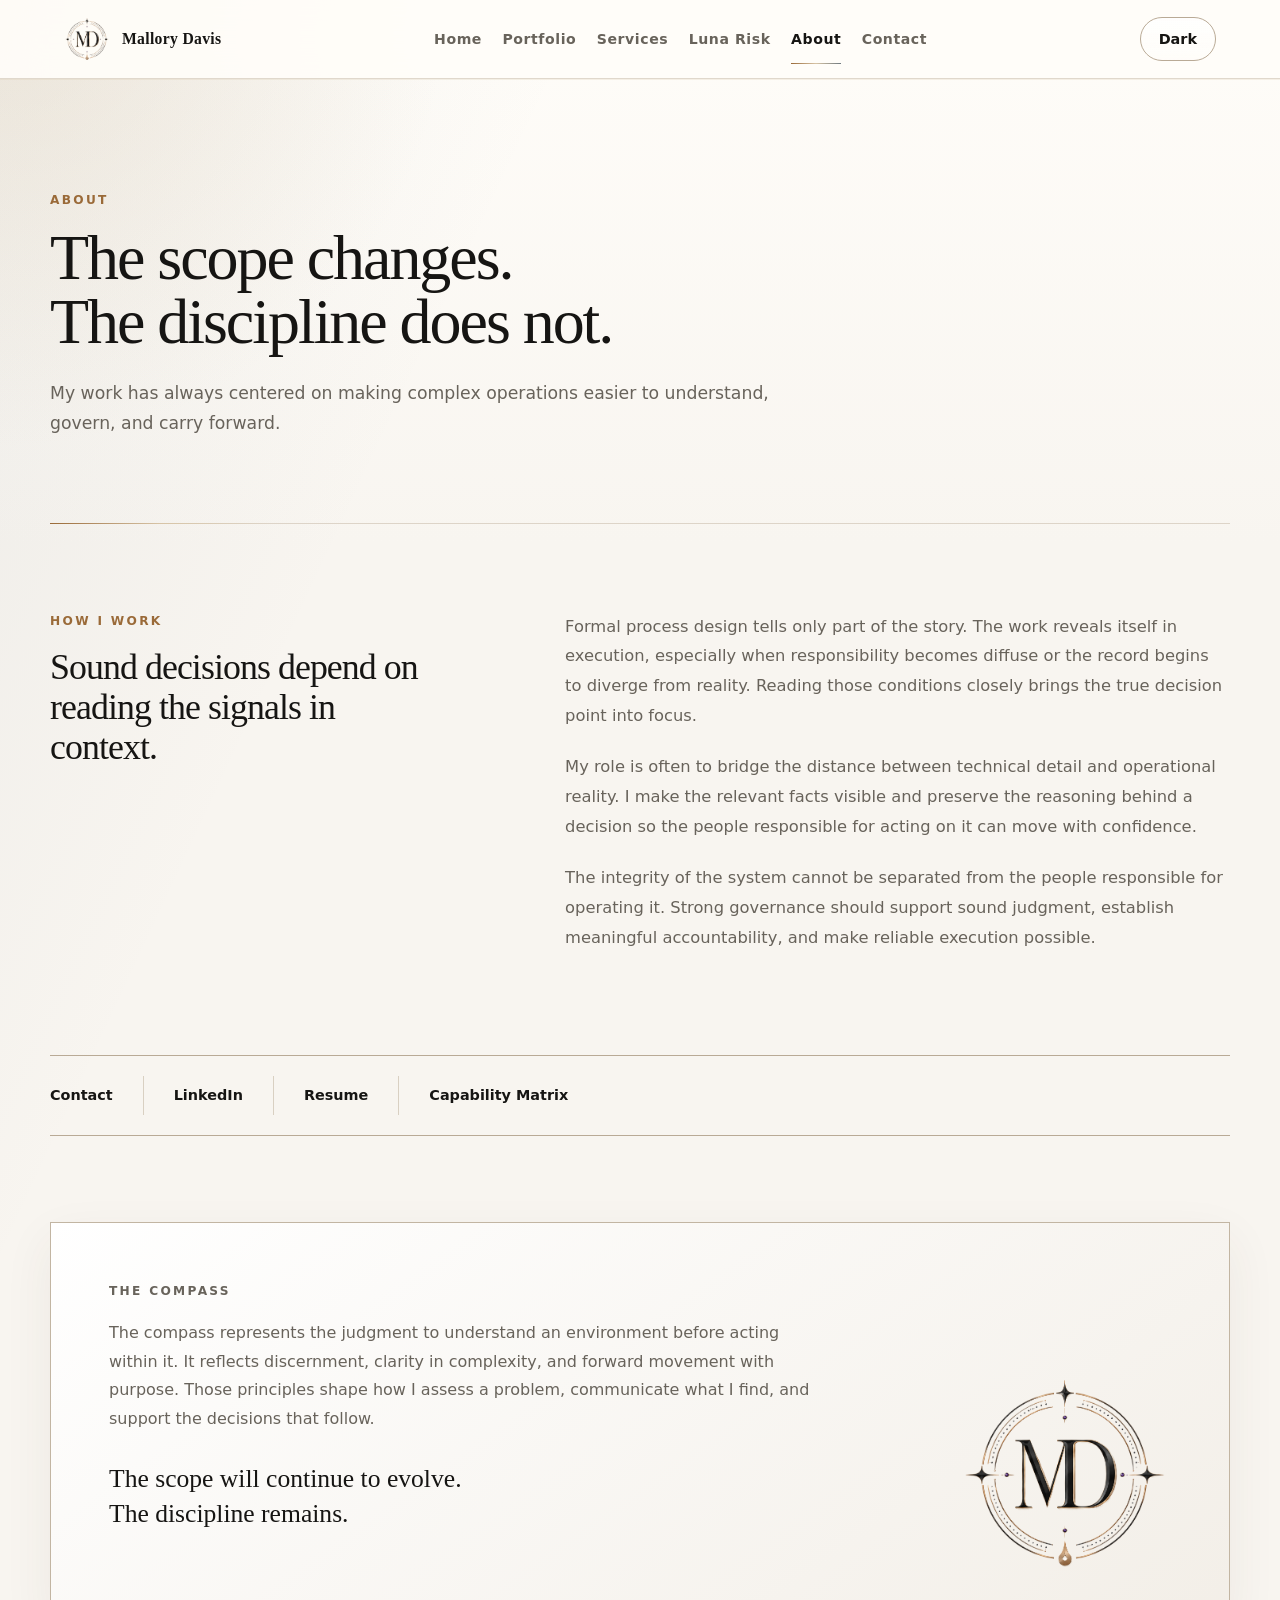
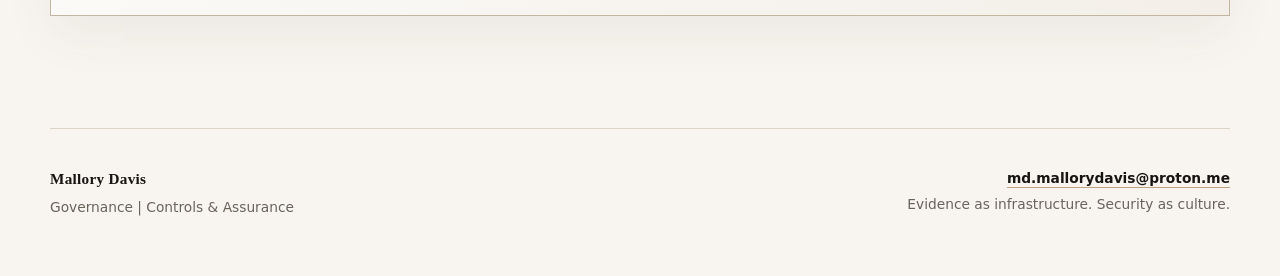
==== about.html @ dc3cd9a6 "Simplify About page layout and compass close" ====
<!DOCTYPE html>
<html lang="en" data-theme="light">
<head>
  <meta charset="UTF-8" />
  <meta name="viewport" content="width=device-width, initial-scale=1.0" />

  <title>About Mallory Davis: Governance | Controls &amp; Assurance</title>
  <meta
    name="description"
    content="Learn how Mallory Davis applies an established operations discipline to governance, compliance, assurance, and technology risk work."
  />
  <meta property="og:title" content="About Mallory Davis: Governance | Controls &amp; Assurance" />
  <meta property="og:description" content="The scope changes. The discipline does not. Learn how Mallory Davis brings an operations foundation to governance work." />
  <meta property="og:type" content="website" />

  <link rel="stylesheet" href="css/styles.css?v=20260904-2" />
</head>

<body>
  <header class="site-header">
    <a class="brand" href="index.html" aria-label="Mallory Davis home">
      <span class="brand-mark">
        <img class="brand-logo brand-logo-light" src="assets/logo/md-light-precision-seal-transparent.png" alt="Mallory Davis MD precision seal." width="46" height="46" />
        <img class="brand-logo brand-logo-dark" src="assets/logo/md-dark-precision-seal.png" alt="Mallory Davis MD precision seal." width="46" height="46" />
      </span>
      <span class="brand-text">Mallory Davis</span>
    </a>

    <nav class="site-nav" aria-label="Main navigation">
      <a href="index.html">Home</a>
      <a href="portfolio.html">Portfolio</a>
      <a href="services.html">Services</a>
      <a href="luna-risk.html">Luna Risk</a>
      <a href="about.html" aria-current="page">About</a>
      <a href="contact.html">Contact</a>
    </nav>

    <button class="theme-toggle" type="button" data-theme-toggle aria-label="Switch color theme">
      Dark
    </button>
  </header>

  <main class="about-page">
    <section class="hero about-hero" aria-labelledby="about-title">
      <div class="hero-content">
        <p class="eyebrow">About</p>
        <h1 class="page-title" id="about-title">The scope changes.<br />The discipline does not.</h1>
        <p class="hero-copy">
          My work has always centered on making complex operations easier to understand, govern, and carry forward.
        </p>
      </div>
    </section>

    <section class="section about-story" aria-labelledby="about-story-title">
      <div class="about-story-heading">
        <p class="kicker">How I Work</p>
        <h2 id="about-story-title">Sound decisions depend on reading the signals in context.</h2>
      </div>

      <div class="about-story-copy">
        <p>Formal process design tells only part of the story. The work reveals itself in execution, especially when responsibility becomes diffuse or the record begins to diverge from reality. Reading those conditions closely brings the true decision point into focus.</p>
        <p>My role is often to bridge the distance between technical detail and operational reality. I make the relevant facts visible and preserve the reasoning behind a decision so the people responsible for acting on it can move with confidence.</p>
        <p>The integrity of the system cannot be separated from the people responsible for operating it. Strong governance should support sound judgment, establish meaningful accountability, and make reliable execution possible.</p>
      </div>
    </section>

    <nav class="about-resource-links" aria-label="Contact and professional materials">
      <a href="contact.html">Contact</a>
      <a href="https://www.linkedin.com/in/mallory--davis" target="_blank" rel="noopener">LinkedIn</a>
      <a href="assets/resume/mallory-davis-technology-risk-grc-resume.pdf" target="_blank" rel="noopener">Resume</a>
      <a href="assets/documents/mallory-davis-capability-matrix.pdf" target="_blank" rel="noopener">Capability Matrix</a>
    </nav>

    <section class="section about-compass-section" aria-label="The compass">
      <div class="about-compass-copy">
        <p class="kicker">The Compass</p>
        <p>The compass represents the judgment to understand an environment before acting within it. It reflects discernment, clarity in complexity, and forward movement with purpose. Those principles shape how I assess a problem, communicate what I find, and support the decisions that follow.</p>
        <p class="compass-closing"><span>The scope will continue to evolve.</span><span>The discipline remains.</span></p>
      </div>

      <div class="about-compass-mark" aria-hidden="true">
        <img class="about-compass-logo about-compass-logo-light" src="assets/logo/md-light-precision-seal-transparent.png" alt="" />
        <img class="about-compass-logo about-compass-logo-dark" src="assets/logo/md-dark-precision-seal.png" alt="" />
      </div>
    </section>
  </main>

  <footer class="page-footer">
    <div>
      <strong>Mallory Davis</strong>
      <span>Governance | Controls &amp; Assurance</span>
    </div>
    <div class="footer-contact">
      <a href="mailto:md.mallorydavis@proton.me">md.mallorydavis@proton.me</a>
      <span>Evidence as infrastructure. Security as culture.</span>
    </div>
  </footer>

  <script src="js/main.js?v=20260904-2"></script>
</body>
</html>
---- css/styles.css ----
:root {
  color-scheme: light;
  --bg: #f8f5f0;
  --bg-quiet: #eee9e1;
  --surface: #fffdf9;
  --surface-raised: #ffffff;
  --text: #282623;
  --muted: #68635b;
  --heading: #161513;
  --border: #d9d0c2;
  --border-strong: #b9aa96;
  --bronze: #9a6a38;
  --champagne: #d7c4a6;
  --steel: #6f7a80;
  --amethyst: #7d679d;
  --amethyst-soft: #eee9f4;
  --shadow: 0 20px 60px rgba(76, 62, 44, 0.11);
  --max-width: 1180px;
  --font-display: "Playfair Display", Georgia, "Times New Roman", serif;
  --font-editorial: "Libre Baskerville", Georgia, "Times New Roman", serif;
  --font-interface: Montserrat, Inter, ui-sans-serif, system-ui, -apple-system, BlinkMacSystemFont, "Segoe UI", sans-serif;
}

[data-theme="dark"] {
  color-scheme: dark;
  --bg: #171615;
  --bg-quiet: #201e1b;
  --surface: #211f1c;
  --surface-raised: #282520;
  --text: #f1ece3;
  --muted: #b7afa3;
  --heading: #fffaf1;
  --border: #39352f;
  --border-strong: #6f6254;
  --bronze: #c6955a;
  --champagne: #ead5b4;
  --steel: #9aa8ae;
  --amethyst: #b7a2d4;
  --amethyst-soft: #2a2430;
  --shadow: 0 24px 70px rgba(0, 0, 0, 0.32);
}

* {
  box-sizing: border-box;
}

html {
  overflow-x: clip;
  scroll-behavior: smooth;
}

body {
  overflow-x: clip;
  min-width: 320px;
  margin: 0;
  background:
    radial-gradient(circle at top left, rgba(215, 196, 166, 0.3), transparent 28rem),
    linear-gradient(115deg, rgba(111, 122, 128, 0.08), transparent 34rem),
    linear-gradient(180deg, var(--surface) 0, var(--bg) 34rem);
  color: var(--text);
  font-family: var(--font-interface);
  line-height: 1.6;
  text-rendering: optimizeLegibility;
}

[data-theme="dark"] body {
  background:
    radial-gradient(circle at top left, rgba(198, 149, 90, 0.11), transparent 28rem),
    linear-gradient(115deg, rgba(154, 168, 174, 0.07), transparent 34rem),
    linear-gradient(180deg, #191816 0, var(--bg) 36rem);
}

body:has(.site-nav a[href="luna-risk.html"][aria-current="page"]) {
  background:
    radial-gradient(circle at top left, rgba(215, 196, 166, 0.26), transparent 28rem),
    radial-gradient(circle at top right, color-mix(in srgb, var(--amethyst) 13%, transparent), transparent 24rem),
    linear-gradient(180deg, var(--surface) 0, var(--bg) 34rem);
}

a {
  color: inherit;
}

.site-header {
  position: sticky;
  top: 0;
  z-index: 10;
  display: grid;
  grid-template-columns: auto minmax(0, 1fr) auto;
  align-items: center;
  gap: 24px;
  padding: 16px max(22px, 5vw);
  border-bottom: 1px solid color-mix(in srgb, var(--border) 82%, transparent);
  background: color-mix(in srgb, var(--surface) 92%, transparent);
  backdrop-filter: blur(20px);
  box-shadow: 0 1px 0 color-mix(in srgb, var(--champagne) 22%, transparent);
}

.brand {
  display: inline-flex;
  align-items: center;
  gap: 12px;
  color: var(--heading);
  text-decoration: none;
  font-weight: 700;
  letter-spacing: 0.01em;
  white-space: nowrap;
}

.seal {
  position: relative;
  display: grid;
  place-items: center;
  border-radius: 50%;
  border: 1px solid var(--bronze);
  color: var(--bronze);
  font-family: var(--font-display);
  letter-spacing: -0.07em;
  background:
    linear-gradient(135deg, color-mix(in srgb, var(--champagne) 34%, transparent), transparent 54%),
    var(--surface);
}

.seal::before {
  content: "";
  position: absolute;
  inset: 4px;
  border: 1px solid color-mix(in srgb, var(--steel) 42%, transparent);
  border-radius: inherit;
}

.seal::after {
  content: "";
  position: absolute;
  width: 42%;
  height: 1px;
  background: linear-gradient(90deg, var(--bronze), var(--steel));
  transform: rotate(-35deg);
}

body:has(.site-nav a[href="luna-risk.html"][aria-current="page"]) .seal::after {
  background: color-mix(in srgb, var(--amethyst) 58%, var(--steel));
}

.brand-mark {
  display: inline-grid;
  place-items: center;
  flex: 0 0 auto;
  width: 46px;
  height: 46px;
  border: 0;
  border-radius: 50%;
  background: transparent;
  box-shadow: none;
  line-height: 0;
  padding: 0;
}

.brand-logo {
  grid-area: 1 / 1;
  display: block;
  width: 46px;
  height: 46px;
  object-fit: contain;
  object-position: center;
}

.brand-logo-dark {
  display: none;
}

[data-theme="dark"] .brand-logo-light {
  display: none;
}

[data-theme="dark"] .brand-logo-dark {
  display: block;
}

.brand-text {
  font-family: var(--font-display);
  font-size: 0.98rem;
  font-weight: 600;
  letter-spacing: 0.02em;
}

.site-nav {
  display: flex;
  justify-content: center;
  gap: clamp(10px, 1.6vw, 24px);
  flex-wrap: wrap;
}

.site-nav a {
  position: relative;
  color: var(--muted);
  text-decoration: none;
  font-family: var(--font-interface);
  font-size: 0.88rem;
  font-weight: 650;
  letter-spacing: 0.04em;
  padding: 6px 0;
  transition: color 160ms ease;
}

.site-nav a:hover,
.site-nav a[aria-current="page"] {
  color: var(--heading);
}

.site-nav a[aria-current="page"]::after {
  content: "";
  position: absolute;
  left: 0;
  right: 0;
  bottom: -8px;
  height: 1px;
  background: linear-gradient(90deg, var(--bronze), var(--champagne), var(--steel));
}

.theme-toggle,
.button {
  display: inline-flex;
  align-items: center;
  justify-content: center;
  min-height: 44px;
  border: 1px solid var(--border-strong);
  border-radius: 999px;
  background:
    linear-gradient(180deg, color-mix(in srgb, var(--surface-raised) 78%, transparent), color-mix(in srgb, var(--surface) 70%, transparent));
  color: var(--heading);
  padding: 11px 18px;
  cursor: pointer;
  text-decoration: none;
  font-family: var(--font-interface);
  font-size: 0.9rem;
  font-weight: 700;
  box-shadow: inset 0 1px 0 color-mix(in srgb, #ffffff 58%, transparent);
  transition: transform 160ms ease, border-color 160ms ease, background 160ms ease, box-shadow 160ms ease;
}

.theme-toggle:hover,
.button:hover {
  transform: translateY(-1px);
  border-color: var(--bronze);
  box-shadow:
    inset 0 1px 0 color-mix(in srgb, #ffffff 58%, transparent),
    0 10px 28px rgba(74, 58, 36, 0.1);
}

.theme-toggle:focus-visible,
.button:focus-visible,
.site-nav a:focus-visible,
.brand:focus-visible {
  outline: 3px solid color-mix(in srgb, var(--steel) 45%, transparent);
  outline-offset: 4px;
}

body:has(.site-nav a[href="luna-risk.html"][aria-current="page"]) .theme-toggle:focus-visible,
body:has(.site-nav a[href="luna-risk.html"][aria-current="page"]) .button:focus-visible,
body:has(.site-nav a[href="luna-risk.html"][aria-current="page"]) .site-nav a:focus-visible,
body:has(.site-nav a[href="luna-risk.html"][aria-current="page"]) .brand:focus-visible {
  outline-color: color-mix(in srgb, var(--amethyst) 48%, transparent);
}

main {
  overflow: hidden;
}

.hero,
.proof-strip,
.signal-strip,
.section,
.page-footer {
  width: min(var(--max-width), calc(100% - 44px));
  margin: 0 auto;
}

.hero {
  display: grid;
  grid-template-columns: minmax(0, 1fr) minmax(280px, 392px);
  gap: clamp(42px, 7vw, 96px);
  align-items: center;
  min-height: calc(100svh - 83px);
  padding: clamp(64px, 9vw, 124px) 0 clamp(58px, 8vw, 104px);
}

.home-hero {
  grid-template-columns: minmax(0, 1fr) minmax(320px, 0.64fr);
  min-height: min(640px, calc(100svh - 83px));
}

.hero-content {
  max-width: 780px;
}

.home-descriptor {
  margin: 0 0 22px;
  color: var(--heading);
  font-family: var(--font-interface);
  font-size: clamp(1rem, 1.4vw, 1.16rem);
  font-weight: 700;
  letter-spacing: 0.035em;
}

.home-hero h1 {
  font-size: clamp(3rem, 4.5vw, 4.8rem);
}

.hero-line {
  display: block;
  white-space: nowrap;
}

.home-hero .hero-copy {
  max-width: 690px;
  text-align: left;
}

.hero-copy-secondary {
  margin-top: 16px;
}

.home-compass {
  position: relative;
  display: grid;
  place-items: center;
  min-height: 390px;
  padding: clamp(34px, 4vw, 52px);
  border: 1px solid color-mix(in srgb, var(--border-strong) 72%, var(--border));
  background:
    linear-gradient(150deg, color-mix(in srgb, var(--surface-raised) 96%, transparent), color-mix(in srgb, var(--bg-quiet) 74%, transparent)),
    var(--surface);
  box-shadow: var(--shadow);
}

.home-compass::before {
  content: "";
  position: absolute;
  inset: 12px;
  border: 1px solid color-mix(in srgb, var(--champagne) 54%, transparent);
  pointer-events: none;
}

.home-compass-logo {
  position: relative;
  display: block;
  width: min(82%, 320px);
  height: auto;
  filter: drop-shadow(0 24px 44px rgba(76, 62, 44, 0.15));
}

.home-compass-logo-dark {
  display: none;
}

[data-theme="dark"] .home-compass-logo-light {
  display: none;
}

[data-theme="dark"] .home-compass-logo-dark {
  display: block;
}

.eyebrow,
.kicker {
  margin: 0 0 16px;
  color: var(--bronze);
  font-family: var(--font-interface);
  text-transform: uppercase;
  letter-spacing: 0.19em;
  font-size: 0.76rem;
  font-weight: 800;
}

body:has(.site-nav a[href="luna-risk.html"][aria-current="page"]) .eyebrow,
body:has(.site-nav a[href="luna-risk.html"][aria-current="page"]) .kicker {
  color: var(--amethyst);
}

h1,
h2,
h3,
p {
  overflow-wrap: anywhere;
}

h1,
h2,
h3 {
  color: var(--heading);
}

h1 {
  max-width: 860px;
  margin: 0;
  font-family: var(--font-editorial);
  font-size: clamp(3rem, 5.5vw, 5.75rem);
  line-height: 0.98;
  letter-spacing: -0.032em;
  font-weight: 500;
}

.page-title {
  max-width: 850px;
  font-size: clamp(2.85rem, 5vw, 5.35rem);
  line-height: 0.99;
}

.hero-copy {
  max-width: 640px;
  margin: 26px 0 0;
  color: var(--muted);
  font-size: clamp(1.03rem, 1.35vw, 1.16rem);
  line-height: 1.72;
}

.hero-actions,
.button-row {
  display: flex;
  gap: 14px;
  flex-wrap: wrap;
  margin-top: 34px;
}

.button.primary {
  background:
    linear-gradient(135deg, var(--heading), color-mix(in srgb, var(--heading) 82%, var(--bronze)));
  color: var(--bg);
  border-color: var(--heading);
  box-shadow: 0 14px 34px rgba(38, 34, 29, 0.13);
}

[data-theme="dark"] .button.primary {
  color: #141414;
  background: var(--champagne);
  border-color: var(--champagne);
}

.button.secondary {
  color: var(--heading);
}

.hero-panel {
  position: relative;
  padding: clamp(28px, 3vw, 34px);
  border: 1px solid color-mix(in srgb, var(--border-strong) 72%, var(--border));
  background:
    linear-gradient(160deg, color-mix(in srgb, var(--surface-raised) 96%, transparent), color-mix(in srgb, var(--bg-quiet) 78%, transparent)),
    var(--surface);
  box-shadow: var(--shadow);
}

.hero-panel::before {
  content: "";
  position: absolute;
  inset: 12px;
  border: 1px solid color-mix(in srgb, var(--champagne) 58%, transparent);
  pointer-events: none;
}

.seal {
  width: 122px;
  height: 122px;
  margin-bottom: 36px;
  font-size: 1.65rem;
  box-shadow: inset 0 0 0 1px color-mix(in srgb, var(--champagne) 54%, transparent), 0 18px 50px rgba(104, 79, 48, 0.14);
}

.panel-label {
  margin: 0 0 8px;
  color: var(--steel);
  font-family: var(--font-interface);
  font-size: 0.76rem;
  font-weight: 850;
  letter-spacing: 0.14em;
  text-transform: uppercase;
}

.panel-statement {
  margin: 0;
  color: var(--heading);
  font-family: var(--font-editorial);
  font-size: clamp(1.65rem, 3vw, 2.4rem);
  line-height: 1.08;
  letter-spacing: -0.02em;
}

.panel-list {
  display: grid;
  gap: 12px;
  margin: 28px 0 0;
  padding: 0;
  list-style: none;
}

.panel-list li {
  display: flex;
  justify-content: space-between;
  gap: 18px;
  padding-top: 14px;
  border-top: 1px solid var(--border);
  color: var(--muted);
  font-size: 0.95rem;
}

.panel-list strong {
  color: var(--heading);
  font-size: 0.82rem;
  letter-spacing: 0.1em;
  text-transform: uppercase;
}

.section {
  position: relative;
  padding: clamp(62px, 8vw, 104px) 0;
  border-top: 1px solid color-mix(in srgb, var(--border) 86%, transparent);
}

.proof-strip {
  display: grid;
  grid-template-columns: repeat(4, minmax(0, 1fr));
  margin-top: clamp(-18px, -1.4vw, -8px);
  border: 1px solid color-mix(in srgb, var(--border) 88%, var(--border-strong));
  background:
    linear-gradient(90deg, color-mix(in srgb, var(--champagne) 18%, transparent), transparent 42%),
    color-mix(in srgb, var(--surface-raised) 92%, transparent);
  box-shadow:
    0 1px 0 color-mix(in srgb, var(--champagne) 30%, transparent),
    0 18px 48px rgba(69, 58, 42, 0.055);
}

.proof-strip a {
  display: grid;
  align-content: start;
  gap: 14px;
  min-height: 126px;
  padding: clamp(20px, 2.4vw, 28px);
  border-right: 1px solid var(--border);
  text-decoration: none;
  transition: background 160ms ease, color 160ms ease;
}

.proof-strip a:last-child {
  border-right: 0;
}

.proof-strip a:hover {
  background: color-mix(in srgb, var(--champagne) 12%, transparent);
}

.proof-strip span,
.work-card .meta,
.focus-preview span {
  color: var(--bronze);
  font-size: 0.74rem;
  font-weight: 850;
  letter-spacing: 0.14em;
  text-transform: uppercase;
  line-height: 1.35;
  overflow-wrap: anywhere;
}

.proof-strip strong {
  color: var(--heading);
  font-family: var(--font-editorial);
  font-size: clamp(1.08rem, 1.55vw, 1.42rem);
  font-weight: 500;
  line-height: 1.12;
  letter-spacing: -0.018em;
}

.signal-strip {
  display: grid;
  grid-template-columns: repeat(3, minmax(0, 1fr));
  margin-top: clamp(-18px, -1.4vw, -8px);
  border-top: 1px solid color-mix(in srgb, var(--border) 86%, transparent);
  border-bottom: 1px solid color-mix(in srgb, var(--border) 86%, transparent);
}

.home-capability-strip {
  grid-template-columns: repeat(4, minmax(0, 1fr));
}

.signal-strip div {
  padding: clamp(18px, 2.4vw, 28px);
  border-right: 1px solid color-mix(in srgb, var(--border) 86%, transparent);
}

.signal-strip div:last-child {
  border-right: 0;
}

.signal-strip span {
  display: block;
  color: var(--bronze);
  font-size: 0.74rem;
  font-weight: 850;
  letter-spacing: 0.14em;
  text-transform: uppercase;
}

.signal-strip p {
  margin: 10px 0 0;
  color: var(--muted);
  font-size: clamp(0.98rem, 1.15vw, 1.08rem);
  line-height: 1.62;
}

.capability-list {
  display: grid;
  gap: 9px;
  margin: 16px 0 0;
  padding: 0;
  list-style: none;
  color: var(--muted);
  font-size: clamp(0.9rem, 1vw, 1rem);
}

.capability-list li {
  display: grid;
  grid-template-columns: 22px minmax(0, 1fr);
  gap: 10px;
  align-items: center;
  line-height: 1.45;
}

.capability-list li::before {
  content: "";
  width: 22px;
  height: 1px;
  background: linear-gradient(90deg, var(--bronze), color-mix(in srgb, var(--champagne) 72%, var(--bronze)));
}

.capability-statement {
  margin: 16px 0 0;
  color: var(--muted);
  font-size: clamp(0.9rem, 1vw, 1rem);
  line-height: 1.58;
}

.section::before {
  content: "";
  position: absolute;
  top: -1px;
  left: 0;
  width: min(220px, 36vw);
  height: 1px;
  background: linear-gradient(90deg, var(--bronze), var(--champagne), transparent);
}

.section-header {
  display: grid;
  grid-template-columns: minmax(0, 0.85fr) minmax(260px, 0.65fr);
  gap: clamp(28px, 5vw, 56px);
  align-items: end;
  margin-bottom: 36px;
}

h2 {
  margin: 0;
  font-family: var(--font-editorial);
  max-width: 780px;
  font-size: clamp(2rem, 3.55vw, 3.55rem);
  line-height: 1.05;
  letter-spacing: -0.026em;
  font-weight: 500;
}

.section-header p,
.lede {
  margin: 0;
  color: var(--muted);
  font-size: 1.02rem;
  line-height: 1.72;
}

.grid {
  display: grid;
  grid-template-columns: repeat(3, minmax(0, 1fr));
  gap: 18px;
}

.grid.two {
  grid-template-columns: repeat(2, minmax(0, 1fr));
}

.featured-section {
  border-top: 0;
}

.featured-section::before {
  display: none;
}

.work-grid {
  display: grid;
  grid-template-columns: 1.08fr 0.96fr 0.96fr;
  gap: 18px;
}

.work-card {
  position: relative;
  display: grid;
  align-content: space-between;
  gap: clamp(22px, 3vw, 34px);
  min-height: 358px;
  padding: clamp(26px, 3.4vw, 40px);
  border: 1px solid color-mix(in srgb, var(--border) 88%, var(--border-strong));
  background:
    linear-gradient(155deg, color-mix(in srgb, var(--surface-raised) 94%, transparent), color-mix(in srgb, var(--surface) 80%, transparent)),
    var(--surface);
  box-shadow:
    0 1px 0 color-mix(in srgb, var(--champagne) 28%, transparent),
    0 20px 52px rgba(69, 58, 42, 0.07);
}

.work-card::before {
  content: "";
  position: absolute;
  top: 0;
  left: 0;
  right: 0;
  height: 3px;
  background: linear-gradient(90deg, var(--bronze), var(--champagne), var(--steel));
}

.work-card h3 {
  max-width: 16ch;
  margin: 0;
  font-family: var(--font-editorial);
  font-size: clamp(1.72rem, 2.9vw, 2.72rem);
  font-weight: 500;
  line-height: 1.03;
  letter-spacing: -0.027em;
}

.work-card p {
  margin: 0;
  color: var(--muted);
  line-height: 1.72;
}

.work-card a {
  width: fit-content;
  color: var(--heading);
  font-weight: 850;
  text-decoration-color: color-mix(in srgb, var(--bronze) 58%, transparent);
  text-underline-offset: 5px;
}

.proof-strip a:focus-visible,
.work-card a:focus-visible,
.artifact-card a:focus-visible,
.contact-option-card a:focus-visible {
  outline: 3px solid color-mix(in srgb, var(--steel) 45%, transparent);
  outline-offset: 4px;
}

.card,
.feature-card,
.contact-card {
  border: 1px solid color-mix(in srgb, var(--border) 88%, var(--border-strong));
  background:
    linear-gradient(155deg, color-mix(in srgb, var(--surface-raised) 94%, transparent), color-mix(in srgb, var(--surface) 84%, transparent)),
    var(--surface);
  box-shadow:
    0 1px 0 color-mix(in srgb, var(--champagne) 28%, transparent),
    0 18px 44px rgba(69, 58, 42, 0.06);
}

.card {
  position: relative;
  min-height: 252px;
  padding: clamp(24px, 3vw, 30px);
}

.card::before {
  content: "";
  position: absolute;
  top: 0;
  left: 0;
  right: 0;
  height: 2px;
  background: linear-gradient(90deg, var(--bronze), var(--champagne), var(--steel));
}

.card .number {
  display: block;
  margin-bottom: clamp(38px, 5vw, 54px);
  color: var(--steel);
  font-size: 0.78rem;
  font-weight: 850;
  letter-spacing: 0.13em;
}

h3 {
  margin: 0 0 12px;
  font-size: 1.22rem;
  line-height: 1.22;
}

.card p,
.feature-card p,
.contact-card p {
  margin: 0;
  color: var(--muted);
}

.feature-card {
  display: grid;
  gap: 20px;
  padding: clamp(26px, 4vw, 42px);
}

.feature-card .meta {
  color: var(--bronze);
  font-size: 0.78rem;
  font-weight: 850;
  letter-spacing: 0.14em;
  text-transform: uppercase;
}

.feature-card h3 {
  font-family: var(--font-editorial);
  font-size: clamp(1.7rem, 3vw, 2.65rem);
  line-height: 1.05;
  font-weight: 500;
  letter-spacing: -0.025em;
}

.tag-list {
  display: flex;
  flex-wrap: wrap;
  gap: 8px;
  margin: 8px 0 0;
  padding: 0;
  list-style: none;
}

.tag-list li {
  border: 1px solid var(--border);
  border-radius: 999px;
  padding: 6px 10px;
  color: var(--muted);
  background: color-mix(in srgb, var(--surface) 70%, transparent);
  font-size: 0.78rem;
  font-weight: 700;
}

.statement-band {
  display: grid;
  grid-template-columns: 0.7fr 1fr;
  gap: 36px;
  align-items: center;
  padding: clamp(28px, 5vw, 48px);
  border: 1px solid var(--border-strong);
  background:
    linear-gradient(120deg, color-mix(in srgb, var(--champagne) 19%, transparent), transparent),
    var(--surface);
}

body:has(.site-nav a[href="luna-risk.html"][aria-current="page"]) .statement-band {
  border-color: color-mix(in srgb, var(--amethyst) 32%, var(--border-strong));
  background:
    linear-gradient(120deg, color-mix(in srgb, var(--amethyst-soft) 54%, transparent), transparent),
    var(--surface);
}

.statement-band p {
  margin: 0;
  color: var(--muted);
  font-size: 1.08rem;
}

.split-section {
  display: grid;
  grid-template-columns: minmax(0, 0.82fr) minmax(320px, 0.94fr);
  gap: clamp(34px, 6vw, 78px);
  align-items: start;
}

.section-copy {
  max-width: 620px;
}

.section-copy .lede {
  margin-top: 22px;
}

.focus-preview {
  display: grid;
  border-top: 1px solid var(--border-strong);
}

.focus-preview div {
  display: grid;
  grid-template-columns: 58px 0.72fr 1fr;
  gap: 18px;
  align-items: start;
  padding: 24px 0;
  border-bottom: 1px solid var(--border);
}

.focus-preview strong {
  color: var(--heading);
  font-size: 1rem;
}

.focus-preview p {
  margin: 0;
  color: var(--muted);
  line-height: 1.64;
}

.luna-preview {
  border-top-color: color-mix(in srgb, var(--amethyst) 20%, var(--border));
}

.luna-preview::before {
  background: linear-gradient(90deg, color-mix(in srgb, var(--amethyst) 45%, var(--steel)), transparent);
}

.luna-panel {
  position: relative;
  display: grid;
  grid-template-columns: minmax(0, 0.9fr) minmax(260px, 0.64fr) auto;
  gap: clamp(24px, 4vw, 52px);
  align-items: center;
  padding: clamp(30px, 5vw, 56px);
  border: 1px solid color-mix(in srgb, var(--amethyst) 26%, var(--border));
  background:
    linear-gradient(120deg, color-mix(in srgb, var(--amethyst-soft) 48%, transparent), transparent 56%),
    color-mix(in srgb, var(--surface-raised) 90%, transparent);
}

.luna-panel::before {
  content: "";
  position: absolute;
  inset: 14px;
  border: 1px solid color-mix(in srgb, var(--amethyst) 16%, transparent);
  pointer-events: none;
}

.luna-panel .kicker {
  color: var(--amethyst);
}

.luna-panel p,
.luna-panel .button,
.luna-panel h2,
.luna-panel .kicker {
  position: relative;
}

.luna-panel p {
  margin: 0;
  color: var(--muted);
  line-height: 1.72;
}

.luna-panel .button {
  white-space: nowrap;
  border-color: color-mix(in srgb, var(--amethyst) 36%, var(--border-strong));
}

.cta-section {
  display: grid;
  grid-template-columns: minmax(0, 0.95fr) minmax(280px, 0.58fr);
  gap: clamp(32px, 5vw, 64px);
  align-items: end;
  padding-bottom: clamp(72px, 9vw, 118px);
}

.cta-actions {
  display: grid;
  justify-items: start;
  gap: 24px;
}

.cta-actions p {
  margin: 0;
  color: var(--muted);
  line-height: 1.72;
}

.contact-card {
  padding: clamp(28px, 5vw, 48px);
}

.contact-card a:not(.button) {
  color: var(--heading);
  font-weight: 800;
  text-decoration-color: color-mix(in srgb, var(--bronze) 58%, transparent);
  text-underline-offset: 4px;
}

.contact-page .contact-hero {
  min-height: min(720px, calc(100svh - 80px));
}

.contact-page .contact-card {
  align-self: center;
  border-color: color-mix(in srgb, var(--border-strong) 78%, var(--champagne));
  background:
    linear-gradient(145deg, color-mix(in srgb, var(--champagne) 17%, transparent), transparent 48%),
    linear-gradient(180deg, color-mix(in srgb, var(--surface-raised) 96%, transparent), color-mix(in srgb, var(--surface) 92%, transparent));
}

.contact-page .contact-card .panel-statement {
  margin-top: 14px;
  font-size: clamp(1rem, 1.35vw, 1.18rem);
  line-height: 1.25;
}

.contact-page .contact-card .panel-statement a {
  overflow-wrap: break-word;
}

.contact-availability {
  padding-top: clamp(54px, 7vw, 88px);
}

.contact-note {
  display: grid;
  grid-template-columns: minmax(180px, 0.28fr) minmax(0, 1fr);
  gap: clamp(18px, 4vw, 46px);
  align-items: start;
  padding: clamp(24px, 4vw, 36px);
  border: 1px solid color-mix(in srgb, var(--border-strong) 72%, var(--border));
  background:
    linear-gradient(90deg, color-mix(in srgb, var(--champagne) 16%, transparent), transparent 48%),
    color-mix(in srgb, var(--surface-raised) 88%, transparent);
  box-shadow: 0 18px 52px rgba(69, 58, 42, 0.06);
}

.contact-note strong {
  color: var(--heading);
  font-size: 0.9rem;
  letter-spacing: 0.12em;
  text-transform: uppercase;
}

.contact-note span {
  color: var(--muted);
  line-height: 1.72;
}

.contact-options-grid {
  display: grid;
  grid-template-columns: repeat(4, minmax(0, 1fr));
  border: 1px solid color-mix(in srgb, var(--border) 86%, var(--border-strong));
  background: color-mix(in srgb, var(--surface-raised) 86%, transparent);
}

.contact-options-grid:has(.contact-option-card:only-child) {
  grid-template-columns: minmax(0, 0.58fr);
}

.contact-option-card {
  display: grid;
  align-content: start;
  gap: 14px;
  min-height: 292px;
  padding: clamp(22px, 3vw, 32px);
  border-right: 1px solid var(--border);
}

.contact-option-card:last-child {
  border-right: 0;
}

.contact-option-card > span {
  width: fit-content;
  border: 1px solid color-mix(in srgb, var(--border-strong) 72%, var(--champagne));
  border-radius: 999px;
  padding: 7px 10px;
  color: var(--steel);
  background: color-mix(in srgb, var(--surface) 74%, transparent);
  font-size: 0.72rem;
  font-weight: 850;
  letter-spacing: 0.12em;
  text-transform: uppercase;
}

.contact-option-card h3,
.inquiry-card h3 {
  margin: 0;
  color: var(--heading);
  font-family: var(--font-editorial);
  font-weight: 500;
  letter-spacing: -0.015em;
}

.contact-option-card h3 {
  font-size: clamp(1.45rem, 2vw, 1.9rem);
}

.contact-option-card p,
.inquiry-card p,
.contact-link-note {
  margin: 0;
  color: var(--muted);
  line-height: 1.68;
}

.contact-option-card a {
  align-self: end;
  color: var(--heading);
  font-weight: 800;
  text-decoration-color: color-mix(in srgb, var(--bronze) 54%, transparent);
  text-underline-offset: 4px;
}

.contact-link-note {
  margin-top: 18px;
  font-size: 0.92rem;
}

.inquiry-grid {
  display: grid;
  grid-template-columns: repeat(3, minmax(0, 1fr));
  gap: 16px;
}

.inquiry-card {
  display: grid;
  gap: 14px;
  min-height: 210px;
  padding: clamp(22px, 3vw, 30px);
  border: 1px solid color-mix(in srgb, var(--border) 86%, var(--border-strong));
  background:
    linear-gradient(155deg, color-mix(in srgb, var(--surface-raised) 90%, transparent), color-mix(in srgb, var(--surface) 82%, transparent)),
    var(--surface);
}

.inquiry-card h3 {
  font-size: clamp(1.3rem, 1.8vw, 1.7rem);
}

.contact-cta {
  display: grid;
  grid-template-columns: minmax(0, 0.9fr) minmax(280px, 0.6fr);
  gap: clamp(32px, 5vw, 64px);
  align-items: end;
  padding-bottom: clamp(72px, 9vw, 118px);
}

.contact-cta .luna-contact-link {
  border-color: color-mix(in srgb, var(--amethyst) 24%, var(--border-strong));
}

.contact-steps {
  display: grid;
  gap: 0;
  margin: 26px 0 0;
  padding: 0;
  list-style: none;
  border-top: 1px solid var(--border);
}

.contact-steps li {
  display: grid;
  grid-template-columns: 40px minmax(0, 1fr);
  gap: 14px;
  padding: 14px 0;
  border-bottom: 1px solid var(--border);
}

.contact-steps span {
  color: var(--bronze);
  font-size: 0.76rem;
  font-weight: 850;
  letter-spacing: 0.12em;
}

.contact-steps p {
  margin: 0;
  color: var(--muted);
  line-height: 1.55;
}

.intake-section {
  padding-top: clamp(54px, 7vw, 88px);
}

.intake-tabs {
  display: grid;
  grid-template-columns: repeat(2, minmax(0, 1fr));
  gap: 18px;
  margin-bottom: 22px;
}

.intake-tab {
  display: grid;
  gap: 8px;
  min-height: 132px;
  border: 1px solid var(--border-strong);
  border-radius: 0;
  padding: 24px;
  background:
    linear-gradient(155deg, color-mix(in srgb, var(--surface-raised) 94%, transparent), color-mix(in srgb, var(--surface) 82%, transparent)),
    var(--surface);
  color: var(--heading);
  cursor: pointer;
  font: inherit;
  text-align: left;
  box-shadow: 0 12px 30px rgba(69, 58, 42, 0.045);
  transition: border-color 160ms ease, transform 160ms ease, background 160ms ease;
}

.intake-tab strong {
  font-family: var(--font-editorial);
  font-size: clamp(1.28rem, 1.8vw, 1.7rem);
  font-weight: 500;
  line-height: 1.12;
}

.intake-tab span {
  color: var(--muted);
  font-size: 0.92rem;
  line-height: 1.55;
}

.intake-tab:hover,
.intake-tab:focus-visible {
  border-color: var(--bronze);
  transform: translateY(-1px);
}

.intake-tab:focus-visible,
.intake-form input:focus-visible,
.intake-form select:focus-visible,
.intake-form textarea:focus-visible {
  outline: 3px solid color-mix(in srgb, var(--steel) 45%, transparent);
  outline-offset: 3px;
}

.intake-tab.is-active {
  border-color: var(--heading);
  background:
    linear-gradient(135deg, color-mix(in srgb, var(--champagne) 18%, transparent), transparent 62%),
    var(--surface-raised);
}

[data-theme="dark"] .intake-tab.is-active {
  border-color: var(--champagne);
  color: var(--heading);
}

.intake-panel {
  display: grid;
  grid-template-columns: minmax(240px, 0.52fr) minmax(0, 1fr);
  gap: clamp(30px, 5vw, 64px);
  padding: clamp(28px, 4vw, 48px);
  border: 1px solid color-mix(in srgb, var(--border) 88%, var(--border-strong));
  background:
    linear-gradient(155deg, color-mix(in srgb, var(--surface-raised) 94%, transparent), color-mix(in srgb, var(--surface) 82%, transparent)),
    var(--surface);
  box-shadow: 0 18px 44px rgba(69, 58, 42, 0.055);
}

.intake-panel[hidden] {
  display: none;
}

.intake-intro h3 {
  margin: 0;
  font-family: var(--font-editorial);
  font-size: clamp(1.6rem, 2.5vw, 2.35rem);
  font-weight: 500;
  line-height: 1.08;
}

.intake-intro > p:last-child {
  margin: 18px 0 0;
  color: var(--muted);
  line-height: 1.68;
}

.intake-form {
  display: grid;
  gap: 26px;
}

.field-grid {
  display: grid;
  grid-template-columns: repeat(2, minmax(0, 1fr));
  gap: 20px 18px;
}

.field-grid label {
  display: grid;
  align-content: start;
  gap: 8px;
  color: var(--heading);
  font-size: 0.88rem;
  font-weight: 750;
}

.field-wide {
  grid-column: 1 / -1;
}

.intake-form input,
.intake-form select,
.intake-form textarea {
  width: 100%;
  min-height: 46px;
  border: 1px solid var(--border-strong);
  border-radius: 0;
  background: color-mix(in srgb, var(--surface-raised) 88%, transparent);
  color: var(--text);
  padding: 11px 12px;
  font: inherit;
  font-size: 1rem;
}

.intake-form textarea {
  min-height: 112px;
  resize: vertical;
}

.intake-form small {
  color: var(--muted);
  font-size: 0.78rem;
  font-weight: 500;
}

.intake-form .button {
  justify-self: start;
}

.intake-form .form-note {
  margin: -10px 0 0;
  color: var(--muted);
  font-size: 0.82rem;
  line-height: 1.55;
}

.contact-boundary {
  display: grid;
  grid-template-columns: minmax(0, 0.82fr) minmax(320px, 0.94fr);
  gap: clamp(34px, 6vw, 78px);
  align-items: start;
  padding-bottom: clamp(72px, 9vw, 118px);
}

.contact-boundary > div:last-child {
  display: grid;
  gap: 18px;
}

.contact-boundary p {
  margin: 0;
  color: var(--muted);
  line-height: 1.72;
}

.contact-boundary a {
  color: var(--heading);
  font-weight: 750;
  text-decoration-color: color-mix(in srgb, var(--bronze) 58%, transparent);
  text-underline-offset: 4px;
}

@media (max-width: 920px) {
  .intake-panel,
  .contact-boundary {
    grid-template-columns: 1fr;
  }
}

@media (max-width: 620px) {
  .intake-tabs,
  .intake-tab {
    width: 100%;
  }

  .intake-tabs {
    grid-template-columns: 1fr;
  }

  .intake-panel {
    padding: 24px 20px;
  }

  .field-grid {
    grid-template-columns: 1fr;
  }

  .field-wide {
    grid-column: auto;
  }
}

.page-footer {
  display: flex;
  justify-content: space-between;
  align-items: flex-start;
  gap: 20px;
  padding: clamp(28px, 4vw, 38px) 0 clamp(42px, 6vw, 58px);
  color: var(--muted);
  font-size: 0.86rem;
  border-top: 1px solid color-mix(in srgb, var(--border) 88%, transparent);
}

.page-footer div {
  display: grid;
  gap: 5px;
}

.page-footer strong {
  color: var(--heading);
  font-family: var(--font-display);
  font-size: 0.95rem;
  font-weight: 600;
  letter-spacing: 0.02em;
}

.portfolio-page .portfolio-hero {
  min-height: min(780px, calc(100svh - 80px));
}

.portfolio-page .hero-copy {
  max-width: 720px;
}

.portfolio-intro {
  padding-top: clamp(54px, 7vw, 88px);
}

.portfolio-support-line {
  max-width: 780px;
  margin: 0 0 24px;
  color: var(--muted);
  font-size: clamp(1rem, 1.25vw, 1.12rem);
  line-height: 1.68;
}

.role-alignment {
  display: grid;
  grid-template-columns: minmax(160px, 0.28fr) minmax(0, 1fr);
  gap: 18px;
  align-items: start;
  margin-bottom: clamp(24px, 4vw, 42px);
  padding: 20px 0;
  border-top: 1px solid var(--border-strong);
  border-bottom: 1px solid var(--border);
}

.role-alignment h3 {
  margin: 0;
  color: var(--bronze);
  font-family: var(--font-interface);
  font-size: 0.76rem;
  font-weight: 850;
  letter-spacing: 0.14em;
  text-transform: uppercase;
}

.role-alignment ul {
  display: flex;
  flex-wrap: wrap;
  gap: 10px;
  margin: 0;
  padding: 0;
  list-style: none;
}

.role-alignment li {
  border: 1px solid color-mix(in srgb, var(--border) 82%, var(--steel));
  border-radius: 999px;
  padding: 8px 12px;
  color: var(--muted);
  background: color-mix(in srgb, var(--surface-raised) 86%, transparent);
  font-size: 0.78rem;
  font-weight: 760;
}

.case-study-card {
  display: grid;
  grid-template-columns: minmax(0, 0.95fr) minmax(320px, 0.85fr);
  gap: clamp(24px, 4vw, 52px);
  align-items: start;
  padding: clamp(28px, 5vw, 52px);
  border: 1px solid color-mix(in srgb, var(--border-strong) 72%, var(--border));
  background:
    linear-gradient(130deg, color-mix(in srgb, var(--champagne) 16%, transparent), transparent 52%),
    color-mix(in srgb, var(--surface-raised) 90%, transparent);
  box-shadow:
    0 1px 0 color-mix(in srgb, var(--champagne) 28%, transparent),
    0 20px 54px rgba(69, 58, 42, 0.07);
}

.case-study-card h3,
.artifact-card h3 {
  margin: 0;
  font-family: var(--font-editorial);
  font-weight: 500;
  letter-spacing: -0.025em;
}

.case-study-card h3 a,
.artifact-card h3 a {
  color: inherit;
  text-decoration-color: color-mix(in srgb, var(--bronze) 48%, transparent);
  text-underline-offset: 5px;
}

.case-study-card h3 {
  max-width: 20ch;
  font-size: clamp(1.95rem, 3.4vw, 3.1rem);
  line-height: 1.02;
}

.case-study-card p {
  margin: 0;
  color: var(--muted);
  line-height: 1.72;
}

.case-study-card .button {
  align-self: end;
  justify-self: start;
  white-space: nowrap;
}

.artifact-section {
  padding-top: clamp(62px, 8vw, 104px);
}

.artifact-grid {
  display: grid;
  grid-template-columns: repeat(3, minmax(0, 1fr));
  gap: 18px;
}

.artifact-card {
  position: relative;
  display: grid;
  gap: 18px;
  align-content: start;
  min-height: 344px;
  padding: clamp(24px, 3vw, 32px);
  border: 1px solid color-mix(in srgb, var(--border) 86%, var(--border-strong));
  background:
    linear-gradient(155deg, color-mix(in srgb, var(--surface-raised) 94%, transparent), color-mix(in srgb, var(--surface) 82%, transparent)),
    var(--surface);
  box-shadow:
    0 1px 0 color-mix(in srgb, var(--champagne) 28%, transparent),
    0 18px 44px rgba(69, 58, 42, 0.055);
}

.artifact-card::before {
  content: "";
  position: absolute;
  top: 0;
  left: 0;
  right: 0;
  height: 2px;
  background: linear-gradient(90deg, var(--bronze), var(--champagne), var(--steel));
}

.artifact-card h3 {
  max-width: 17ch;
  font-size: clamp(1.45rem, 2.2vw, 2rem);
  line-height: 1.08;
}

.artifact-card p {
  margin: 0;
  color: var(--muted);
  line-height: 1.68;
}

.artifact-card a {
  width: fit-content;
  color: var(--heading);
  font-weight: 850;
  text-decoration-color: color-mix(in srgb, var(--bronze) 58%, transparent);
  text-underline-offset: 5px;
}

.case-study-card .meta,
.artifact-card .meta {
  color: var(--bronze);
  font-size: 0.76rem;
  font-weight: 850;
  letter-spacing: 0.14em;
  text-transform: uppercase;
}

.portfolio-page .tag-list {
  margin-top: 0;
}

.portfolio-page .tag-list li {
  border-color: color-mix(in srgb, var(--border) 82%, var(--steel));
}

.focus-page .focus-hero {
  min-height: min(780px, calc(100svh - 80px));
}

.focus-page .hero-copy {
  max-width: 720px;
}

.services-page .services-hero {
  min-height: min(780px, calc(100svh - 80px));
}

.services-page .hero-copy {
  max-width: 730px;
}

.services-areas {
  padding-top: clamp(54px, 7vw, 88px);
}

.services-grid {
  display: grid;
  grid-template-columns: repeat(2, minmax(0, 1fr));
  gap: 18px;
}

.service-card {
  position: relative;
  display: grid;
  gap: 18px;
  align-content: start;
  min-height: 390px;
  padding: clamp(26px, 3.4vw, 40px);
  border: 1px solid color-mix(in srgb, var(--border) 88%, var(--border-strong));
  background:
    linear-gradient(155deg, color-mix(in srgb, var(--surface-raised) 94%, transparent), color-mix(in srgb, var(--surface) 82%, transparent)),
    var(--surface);
  box-shadow:
    0 1px 0 color-mix(in srgb, var(--champagne) 28%, transparent),
    0 18px 44px rgba(69, 58, 42, 0.055);
}

.service-card::before {
  content: "";
  position: absolute;
  inset: 0 0 auto;
  height: 2px;
  background: linear-gradient(90deg, var(--bronze), var(--champagne), var(--steel));
}

.service-card-luna {
  border-color: color-mix(in srgb, var(--amethyst) 24%, var(--border));
  background:
    linear-gradient(150deg, color-mix(in srgb, var(--surface-raised) 94%, transparent), color-mix(in srgb, var(--amethyst-soft) 28%, transparent)),
    var(--surface);
}

.service-card-luna::before {
  background: linear-gradient(90deg, color-mix(in srgb, var(--amethyst) 52%, var(--steel)), var(--champagne));
}

.service-card .number,
.engagement-list strong {
  color: var(--bronze);
  font-size: 0.76rem;
  font-weight: 850;
  letter-spacing: 0.14em;
  text-transform: uppercase;
}

.service-card h3 {
  max-width: 20ch;
  margin: 0;
  font-family: var(--font-editorial);
  font-size: clamp(1.65rem, 2.7vw, 2.45rem);
  font-weight: 500;
  line-height: 1.06;
  letter-spacing: -0.025em;
}

.service-card > p,
.engagement-list p,
.services-cta .cta-actions > p {
  margin: 0;
  color: var(--muted);
  line-height: 1.68;
}

.service-list {
  display: grid;
  gap: 10px;
  margin: 4px 0 0;
  padding: 0;
  list-style: none;
  color: var(--text);
}

.service-list li {
  display: grid;
  grid-template-columns: 24px minmax(0, 1fr);
  gap: 12px;
  align-items: center;
}

.service-list li::before {
  content: "";
  width: 24px;
  height: 1px;
  background: linear-gradient(90deg, var(--bronze), color-mix(in srgb, var(--champagne) 72%, var(--bronze)));
}

.service-card-luna .number {
  color: color-mix(in srgb, var(--amethyst) 78%, var(--steel));
}

.service-card-luna .service-list li::before {
  background: linear-gradient(90deg, color-mix(in srgb, var(--amethyst) 64%, var(--steel)), var(--champagne));
}

.service-link {
  width: fit-content;
  margin-top: auto;
  color: var(--heading);
  font-weight: 850;
  text-decoration-color: color-mix(in srgb, var(--amethyst) 42%, transparent);
  text-underline-offset: 5px;
}

.engagement-section,
.typical-outputs-section,
.services-cta {
  display: grid;
  grid-template-columns: minmax(0, 0.82fr) minmax(320px, 0.94fr);
  gap: clamp(34px, 6vw, 78px);
  align-items: start;
}

.output-list {
  display: grid;
  grid-template-columns: repeat(2, minmax(0, 1fr));
  border-top: 1px solid var(--border-strong);
}

.output-list div {
  display: grid;
  grid-template-columns: 38px minmax(0, 1fr);
  gap: 14px;
  align-items: start;
  padding: 22px 20px 22px 0;
  border-bottom: 1px solid var(--border);
}

.output-list div:nth-child(odd) {
  border-right: 1px solid var(--border);
}

.output-list div:nth-child(even) {
  padding-left: 20px;
}

.output-list span {
  color: var(--bronze);
  font-size: 0.76rem;
  font-weight: 850;
  letter-spacing: 0.14em;
}

.output-list strong {
  color: var(--heading);
  line-height: 1.5;
}

.service-learning-section {
  padding-block: clamp(54px, 7vw, 88px);
}

.series-location {
  margin-top: 16px !important;
}

.series-follow {
  display: grid;
  justify-items: start;
  gap: 20px;
}

.engagement-list {
  display: grid;
  grid-template-columns: repeat(2, minmax(0, 1fr));
  border-top: 1px solid var(--border-strong);
}

.engagement-list div {
  display: grid;
  gap: 10px;
  padding: 24px 22px 24px 0;
  border-bottom: 1px solid var(--border);
}

.engagement-list div:nth-child(odd) {
  border-right: 1px solid var(--border);
}

.engagement-list div:nth-child(even) {
  padding-left: 22px;
}

.services-cta {
  align-items: end;
  padding-bottom: clamp(72px, 9vw, 118px);
}

.focus-areas {
  padding-top: clamp(54px, 7vw, 88px);
}

.focus-grid {
  display: grid;
  grid-template-columns: repeat(3, minmax(0, 1fr));
  gap: 18px;
}

.work-area-grid {
  grid-template-columns: repeat(3, minmax(0, 1fr));
}

.work-area-grid .focus-card {
  min-height: 276px;
  box-shadow: none;
}

.working-index {
  display: grid;
  grid-template-columns: repeat(3, minmax(0, 1fr));
  border-top: 1px solid color-mix(in srgb, var(--border) 86%, transparent);
  border-bottom: 1px solid color-mix(in srgb, var(--border) 86%, transparent);
}

.home-working-index {
  grid-template-columns: repeat(4, minmax(0, 1fr));
}

.page-footer .footer-contact {
  display: grid;
  justify-items: end;
  gap: 4px;
  text-align: right;
}

.footer-contact a {
  color: var(--heading);
  font-weight: 700;
  text-decoration-color: color-mix(in srgb, var(--bronze) 58%, transparent);
  text-underline-offset: 4px;
}

.working-index article {
  padding: clamp(24px, 3vw, 34px) clamp(18px, 2.8vw, 30px);
  border-right: 1px solid color-mix(in srgb, var(--border) 86%, transparent);
}

.working-index article:last-child {
  border-right: 0;
}

.working-index h3 {
  margin: 0 0 14px;
  color: var(--heading);
  font-family: var(--font-editorial);
  font-size: clamp(1.28rem, 1.9vw, 1.8rem);
  font-weight: 500;
  line-height: 1.14;
  letter-spacing: -0.018em;
}

.working-index p {
  margin: 0;
  color: var(--muted);
  line-height: 1.7;
}

.pathway-section {
  padding-top: clamp(42px, 6vw, 74px);
}

.pathway-row {
  display: flex;
  gap: 14px;
  flex-wrap: wrap;
}

.home-contact-section {
  display: grid;
  grid-template-columns: minmax(0, 0.95fr) minmax(280px, 0.58fr);
  gap: clamp(32px, 5vw, 64px);
  align-items: end;
  padding-bottom: clamp(72px, 9vw, 118px);
}

.home-pathways {
  display: grid;
  grid-template-columns: repeat(2, minmax(0, 1fr));
  gap: 18px;
  padding-top: clamp(46px, 6vw, 72px);
  padding-bottom: clamp(54px, 7vw, 86px);
}

.home-pathway-card {
  position: relative;
  display: grid;
  grid-template-rows: 1fr auto;
  gap: clamp(26px, 3.5vw, 40px);
  min-height: 340px;
  padding: clamp(28px, 3.4vw, 40px);
  border: 1px solid color-mix(in srgb, var(--border-strong) 72%, var(--border));
  background:
    linear-gradient(155deg, color-mix(in srgb, var(--surface-raised) 96%, transparent), color-mix(in srgb, var(--surface) 84%, transparent)),
    var(--surface);
  box-shadow:
    0 1px 0 color-mix(in srgb, var(--champagne) 28%, transparent),
    0 18px 44px rgba(69, 58, 42, 0.055);
}

.home-pathway-card::before {
  content: "";
  position: absolute;
  top: 0;
  right: 0;
  left: 0;
  height: 2px;
  background: linear-gradient(90deg, var(--bronze), var(--champagne), var(--steel));
}

.luna-home-card {
  border-color: color-mix(in srgb, var(--amethyst) 24%, var(--border));
  background:
    linear-gradient(150deg, color-mix(in srgb, var(--surface-raised) 95%, transparent), color-mix(in srgb, var(--amethyst-soft) 25%, transparent)),
    var(--surface);
}

.luna-home-card::before {
  background: linear-gradient(90deg, color-mix(in srgb, var(--amethyst) 58%, var(--steel)), var(--champagne));
}

.home-pathway-copy {
  display: grid;
  align-content: start;
}

.home-pathway-card h2 {
  margin: 0;
  max-width: 28ch;
  font-size: clamp(1.45rem, 2vw, 2.08rem);
  line-height: 1.28;
  letter-spacing: -0.018em;
}

.home-pathway-card .button {
  justify-self: start;
}

.home-contact-copy {
  display: grid;
  justify-items: start;
  gap: 24px;
}

.home-contact-copy p {
  margin: 0;
  color: var(--muted);
  line-height: 1.72;
}

.focus-card {
  position: relative;
  display: grid;
  gap: 18px;
  align-content: start;
  min-height: 328px;
  padding: clamp(24px, 3vw, 32px);
  border: 1px solid color-mix(in srgb, var(--border) 86%, var(--border-strong));
  background:
    linear-gradient(155deg, color-mix(in srgb, var(--surface-raised) 94%, transparent), color-mix(in srgb, var(--surface) 82%, transparent)),
    var(--surface);
  box-shadow:
    0 1px 0 color-mix(in srgb, var(--champagne) 28%, transparent),
    0 18px 44px rgba(69, 58, 42, 0.055);
}

.focus-card::before {
  content: "";
  position: absolute;
  top: 0;
  left: 0;
  right: 0;
  height: 2px;
  background: linear-gradient(90deg, var(--bronze), var(--champagne), var(--steel));
}

.focus-card .number,
.connection-list span {
  color: var(--bronze);
  font-size: 0.76rem;
  font-weight: 850;
  letter-spacing: 0.14em;
  text-transform: uppercase;
}

.focus-card h3 {
  max-width: 18ch;
  margin: 0;
  font-family: var(--font-editorial);
  font-size: clamp(1.48rem, 2.2vw, 2.08rem);
  font-weight: 500;
  line-height: 1.08;
  letter-spacing: -0.025em;
}

.focus-card p {
  margin: 0;
  color: var(--muted);
  line-height: 1.68;
}

.focus-page .tag-list {
  margin-top: 0;
}

.focus-page .tag-list li {
  border-color: color-mix(in srgb, var(--border) 82%, var(--steel));
}

.connection-section {
  display: grid;
  grid-template-columns: minmax(0, 0.82fr) minmax(320px, 0.94fr);
  gap: clamp(34px, 6vw, 78px);
  align-items: start;
}

.connection-list {
  display: grid;
  border-top: 1px solid var(--border-strong);
}

.connection-list div {
  display: grid;
  grid-template-columns: 58px 0.72fr 1fr;
  gap: 18px;
  align-items: start;
  padding: 24px 0;
  border-bottom: 1px solid var(--border);
}

.connection-list strong {
  color: var(--heading);
  font-size: 1rem;
}

.connection-list p {
  margin: 0;
  color: var(--muted);
  line-height: 1.64;
}

.focus-cta {
  display: grid;
  grid-template-columns: minmax(0, 0.95fr) minmax(280px, 0.58fr);
  gap: clamp(32px, 5vw, 64px);
  align-items: end;
  padding-bottom: clamp(72px, 9vw, 118px);
}

.luna-risk-page .luna-risk-hero {
  min-height: min(780px, calc(100svh - 80px));
}

.luna-risk-page .hero-copy {
  max-width: 720px;
}

.luna-risk-page .hero-panel,
.luna-value-panel {
  border-color: color-mix(in srgb, var(--amethyst) 28%, var(--border));
  background:
    linear-gradient(135deg, color-mix(in srgb, var(--amethyst-soft) 42%, transparent), transparent 56%),
    color-mix(in srgb, var(--surface-raised) 90%, transparent);
}

.luna-risk-page .panel-label,
.luna-risk-page .eyebrow,
.luna-risk-page .kicker {
  color: color-mix(in srgb, var(--amethyst) 82%, var(--steel));
}

.luna-risk-page .panel-list {
  margin-top: 22px;
}

.luna-risk-page .panel-list li {
  display: grid;
  grid-template-columns: 108px minmax(0, 1fr);
  gap: 22px;
  align-items: start;
  justify-content: initial;
}

.luna-risk-page .panel-list span {
  text-align: left;
}

.luna-definition {
  padding-top: clamp(54px, 7vw, 88px);
}

.luna-teaches,
.luna-formats,
.luna-value,
.luna-series {
  border-top-color: color-mix(in srgb, var(--amethyst) 18%, var(--border));
}

.luna-grid,
.series-grid {
  display: grid;
  gap: 18px;
}

.luna-grid {
  grid-template-columns: repeat(4, minmax(0, 1fr));
}

.series-grid {
  grid-template-columns: repeat(3, minmax(0, 1fr));
}

.luna-card,
.series-card {
  position: relative;
  display: grid;
  gap: 18px;
  align-content: start;
  padding: clamp(24px, 3vw, 32px);
  border: 1px solid color-mix(in srgb, var(--amethyst) 20%, var(--border));
  background:
    linear-gradient(150deg, color-mix(in srgb, var(--surface-raised) 94%, transparent), color-mix(in srgb, var(--amethyst-soft) 28%, transparent)),
    var(--surface);
  box-shadow:
    0 1px 0 color-mix(in srgb, var(--amethyst) 14%, transparent),
    0 18px 44px rgba(69, 58, 42, 0.045);
}

.luna-card {
  min-height: 286px;
}

.series-card {
  min-height: 264px;
}

.luna-card::before,
.series-card::before {
  content: "";
  position: absolute;
  top: 0;
  left: 0;
  right: 0;
  height: 2px;
  background: linear-gradient(90deg, color-mix(in srgb, var(--amethyst) 48%, var(--steel)), var(--champagne));
}

.luna-card .number,
.series-card .meta,
.format-list span {
  color: color-mix(in srgb, var(--amethyst) 78%, var(--steel));
  font-size: 0.76rem;
  font-weight: 850;
  letter-spacing: 0.14em;
  text-transform: uppercase;
}

.luna-card h3,
.series-card h3 {
  max-width: 18ch;
  margin: 0;
  font-family: var(--font-editorial);
  font-size: clamp(1.45rem, 2.2vw, 2.02rem);
  font-weight: 500;
  line-height: 1.08;
  letter-spacing: -0.025em;
}

.luna-card p,
.series-card p,
.luna-value-panel p {
  margin: 0;
  color: var(--muted);
  line-height: 1.68;
}

.luna-formats {
  display: grid;
  grid-template-columns: minmax(0, 0.82fr) minmax(320px, 0.94fr);
  gap: clamp(34px, 6vw, 78px);
  align-items: start;
}

.format-list {
  display: grid;
  border-top: 1px solid color-mix(in srgb, var(--amethyst) 28%, var(--border-strong));
}

.format-list div {
  display: grid;
  grid-template-columns: 58px 0.72fr 1fr;
  gap: 18px;
  align-items: start;
  padding: 24px 0;
  border-bottom: 1px solid var(--border);
}

.format-list strong {
  color: var(--heading);
  font-size: 1rem;
}

.format-list p {
  margin: 0;
  color: var(--muted);
  line-height: 1.64;
}

.series-sequence-section {
  display: grid;
  grid-template-columns: minmax(0, 0.82fr) minmax(320px, 0.94fr);
  gap: clamp(34px, 6vw, 78px);
  align-items: start;
}

.sequence-list {
  display: grid;
  border-top: 1px solid color-mix(in srgb, var(--amethyst) 28%, var(--border-strong));
}

.sequence-list div {
  display: grid;
  grid-template-columns: minmax(160px, 0.42fr) minmax(0, 1fr);
  gap: 18px;
  align-items: start;
  padding: 22px 0;
  border-bottom: 1px solid var(--border);
}

.sequence-list span,
.archive-group > h3,
.archive-entry .meta {
  color: color-mix(in srgb, var(--amethyst) 78%, var(--steel));
  font-size: 0.76rem;
  font-weight: 850;
  letter-spacing: 0.14em;
  text-transform: uppercase;
}

.sequence-list p {
  margin: 0;
  color: var(--muted);
  line-height: 1.64;
}

.archive-group {
  display: grid;
  gap: 18px;
  margin-top: clamp(34px, 5vw, 56px);
}

.archive-group:first-of-type {
  margin-top: 0;
}

.archive-group > h3 {
  margin: 0;
  color: color-mix(in srgb, var(--amethyst) 82%, var(--steel));
}

.archive-entry {
  display: grid;
  grid-template-columns: minmax(220px, 0.34fr) minmax(0, 1fr);
  gap: clamp(20px, 4vw, 42px);
  align-items: start;
  padding: clamp(22px, 3vw, 32px) 0;
  border-top: 1px solid color-mix(in srgb, var(--amethyst) 18%, var(--border));
}

.archive-entry h4 {
  margin: 8px 0 0;
  color: var(--heading);
  font-family: var(--font-editorial);
  font-size: clamp(1.4rem, 2.1vw, 2rem);
  font-weight: 500;
  line-height: 1.1;
  letter-spacing: -0.02em;
}

.archive-entry a {
  color: inherit;
}

.archive-entry h4 a,
.archive-text-link {
  text-decoration-color: color-mix(in srgb, var(--amethyst) 42%, transparent);
  text-underline-offset: 5px;
}

.archive-text-link {
  display: inline-block;
  margin-top: 16px;
  color: var(--heading);
  font-weight: 800;
}

.archive-preview-grid,
.archive-sequence-grid {
  display: grid;
  grid-template-columns: repeat(5, minmax(0, 1fr));
  gap: 10px;
}

.archive-sequence-grid {
  grid-template-columns: repeat(4, minmax(0, 1fr));
}

.archive-image-link,
.archive-preview-grid a,
.archive-sequence-grid a {
  display: block;
  border: 1px solid color-mix(in srgb, var(--amethyst) 18%, var(--border));
  background: color-mix(in srgb, var(--surface-raised) 92%, transparent);
}

.archive-image-link img,
.archive-preview-grid img,
.archive-sequence-grid img {
  display: block;
  width: 100%;
  height: auto;
}

.archive-image-link {
  max-width: 520px;
}

.luna-value-panel {
  display: grid;
  grid-template-columns: minmax(0, 0.82fr) minmax(280px, 0.68fr);
  gap: clamp(24px, 4vw, 52px);
  align-items: center;
  padding: clamp(30px, 5vw, 56px);
  border: 1px solid color-mix(in srgb, var(--amethyst) 28%, var(--border));
}

.luna-cta {
  display: grid;
  grid-template-columns: minmax(0, 0.95fr) minmax(280px, 0.58fr);
  gap: clamp(32px, 5vw, 64px);
  align-items: end;
  padding-bottom: clamp(72px, 9vw, 118px);
}

.about-page .about-hero {
  grid-template-columns: minmax(0, 820px);
  min-height: auto;
  padding-top: clamp(68px, 9vw, 112px);
  padding-bottom: clamp(56px, 7vw, 84px);
}

.about-page .hero-copy {
  max-width: 760px;
}

.about-direction {
  padding-top: clamp(54px, 7vw, 88px);
}

.about-story {
  display: grid;
  grid-template-columns: minmax(250px, 0.64fr) minmax(0, 1fr);
  gap: clamp(42px, 7vw, 96px);
  align-items: start;
  padding-top: clamp(54px, 7vw, 88px);
}

.about-story-heading {
  position: sticky;
  top: 120px;
}

.about-story-heading h2 {
  max-width: 21ch;
  font-size: clamp(1.9rem, 2.8vw, 3rem);
  line-height: 1.12;
}

.about-story-copy {
  display: grid;
  gap: 22px;
  max-width: 760px;
}

.about-story-copy p {
  margin: 0;
  color: var(--muted);
  font-size: 1.02rem;
  line-height: 1.82;
}

.about-compass-section {
  display: block;
  min-height: 370px;
  margin-top: clamp(54px, 7vw, 86px);
  margin-bottom: clamp(68px, 9vw, 112px);
  padding: clamp(34px, 5vw, 58px);
  padding-right: clamp(210px, 24vw, 330px);
  border: 1px solid color-mix(in srgb, var(--border-strong) 72%, var(--border));
  background:
    linear-gradient(145deg, color-mix(in srgb, var(--surface-raised) 96%, transparent), color-mix(in srgb, var(--bg-quiet) 72%, transparent)),
    var(--surface);
  box-shadow: 0 18px 48px rgba(69, 58, 42, 0.065);
  overflow: hidden;
}

.about-compass-mark {
  position: absolute;
  right: clamp(34px, 5vw, 64px);
  bottom: clamp(26px, 4vw, 48px);
  display: grid;
  place-items: center;
  width: clamp(138px, 16vw, 200px);
  min-height: auto;
  padding: 0;
}

.about-compass-logo {
  grid-area: 1 / 1;
  display: block;
  width: 100%;
  height: auto;
}

.about-compass-logo-dark {
  display: none;
}

[data-theme="dark"] .about-compass-logo-light {
  display: none;
}

[data-theme="dark"] .about-compass-logo-dark {
  display: block;
}

.about-compass-copy p {
  max-width: 720px;
  margin-top: 0;
  color: var(--muted);
  line-height: 1.8;
}

.about-compass-copy .compass-closing {
  margin-top: 28px;
  color: var(--heading);
  font-family: var(--font-editorial);
  font-size: clamp(1.35rem, 2vw, 1.85rem);
  line-height: 1.35;
}

.compass-closing span {
  display: block;
}

.about-resource-links {
  display: flex;
  flex-wrap: wrap;
  gap: 0;
  width: min(var(--max-width), calc(100% - 44px));
  margin: 0 auto;
  padding: 20px 0;
  border-top: 1px solid var(--border-strong);
  border-bottom: 1px solid var(--border-strong);
}

.about-resource-links a {
  padding: 8px clamp(18px, 2.4vw, 30px);
  border-right: 1px solid var(--border);
  color: var(--heading);
  font-size: 0.9rem;
  font-weight: 750;
  text-decoration: none;
  text-underline-offset: 4px;
}

.about-resource-links a:first-child {
  padding-left: 0;
}

.about-resource-links a:last-child {
  border-right: 0;
}

.direction-grid {
  display: grid;
  grid-template-columns: repeat(3, minmax(0, 1fr));
  gap: 18px;
}

.direction-card {
  position: relative;
  display: grid;
  gap: 18px;
  align-content: start;
  min-height: 286px;
  padding: clamp(24px, 3vw, 32px);
  border: 1px solid color-mix(in srgb, var(--border) 86%, var(--border-strong));
  background:
    linear-gradient(155deg, color-mix(in srgb, var(--surface-raised) 94%, transparent), color-mix(in srgb, var(--surface) 82%, transparent)),
    var(--surface);
  box-shadow:
    0 1px 0 color-mix(in srgb, var(--champagne) 28%, transparent),
    0 18px 44px rgba(69, 58, 42, 0.055);
}

.direction-card::before {
  content: "";
  position: absolute;
  top: 0;
  left: 0;
  right: 0;
  height: 2px;
  background: linear-gradient(90deg, var(--bronze), var(--champagne), var(--steel));
}

.direction-card .number,
.foundation-list span {
  color: var(--bronze);
  font-size: 0.76rem;
  font-weight: 850;
  letter-spacing: 0.14em;
  text-transform: uppercase;
}

.direction-card h3 {
  max-width: 18ch;
  margin: 0;
  font-family: var(--font-editorial);
  font-size: clamp(1.48rem, 2.2vw, 2.08rem);
  font-weight: 500;
  line-height: 1.08;
  letter-spacing: -0.025em;
}

.direction-card p {
  margin: 0;
  color: var(--muted);
  line-height: 1.68;
}

.foundation-section {
  display: grid;
  grid-template-columns: minmax(0, 0.82fr) minmax(320px, 0.94fr);
  gap: clamp(34px, 6vw, 78px);
  align-items: start;
}

.foundation-list {
  display: grid;
  border-top: 1px solid var(--border-strong);
}

.foundation-list div {
  display: grid;
  grid-template-columns: 58px 0.72fr 1fr;
  gap: 18px;
  align-items: start;
  padding: 24px 0;
  border-bottom: 1px solid var(--border);
}

.foundation-list strong {
  color: var(--heading);
  font-size: 1rem;
}

.foundation-list p {
  margin: 0;
  color: var(--muted);
  line-height: 1.64;
}

.about-focus-strip {
  display: flex;
  flex-wrap: wrap;
  gap: 10px;
  padding: clamp(24px, 4vw, 34px);
  border: 1px solid color-mix(in srgb, var(--border) 86%, var(--border-strong));
  background:
    linear-gradient(90deg, color-mix(in srgb, var(--champagne) 15%, transparent), transparent 44%),
    color-mix(in srgb, var(--surface-raised) 90%, transparent);
}

.about-focus-strip span {
  border: 1px solid var(--border);
  border-radius: 999px;
  padding: 8px 12px;
  color: var(--muted);
  background: color-mix(in srgb, var(--surface) 70%, transparent);
  font-size: 0.82rem;
  font-weight: 750;
}

.document-link-row {
  display: flex;
  gap: 14px;
  flex-wrap: wrap;
}

.about-cta {
  display: grid;
  grid-template-columns: minmax(0, 0.95fr) minmax(280px, 0.58fr);
  gap: clamp(32px, 5vw, 64px);
  align-items: end;
  padding-bottom: clamp(72px, 9vw, 118px);
}

@media (max-width: 920px) {
  .site-header {
    grid-template-columns: 1fr auto;
    gap: 16px 22px;
  }

  .site-nav {
    grid-column: 1 / -1;
    grid-row: 2;
    justify-content: flex-start;
  }

  .theme-toggle {
    grid-column: 2;
    grid-row: 1;
  }

  .hero,
  .section-header,
  .statement-band,
  .split-section,
  .luna-panel,
  .cta-section,
  .connection-section,
  .focus-cta,
  .luna-formats,
  .series-sequence-section,
  .luna-value-panel,
  .luna-cta,
  .foundation-section,
  .about-story,
  .about-compass-section,
  .about-cta,
  .case-study-card,
  .contact-note,
  .contact-cta,
  .home-contact-section,
  .home-pathways,
  .engagement-section,
  .typical-outputs-section,
  .services-cta {
    grid-template-columns: 1fr;
  }

  .home-pathway-card {
    min-height: 300px;
  }

  .hero {
    min-height: auto;
    padding-top: clamp(52px, 8vw, 78px);
  }

  .hero-panel {
    max-width: 560px;
  }

  .grid,
  .grid.two,
  .work-grid,
  .focus-grid,
  .luna-grid,
  .series-grid,
  .direction-grid,
  .artifact-grid,
  .contact-options-grid,
  .inquiry-grid,
  .services-grid {
    grid-template-columns: 1fr;
  }

  .contact-option-card {
    min-height: auto;
    border-right: 0;
    border-bottom: 1px solid var(--border);
  }

  .contact-option-card:last-child {
    border-bottom: 0;
  }

  .proof-strip {
    grid-template-columns: repeat(2, minmax(0, 1fr));
    margin-top: 0;
  }

  .home-capability-strip,
  .home-working-index {
    grid-template-columns: repeat(2, minmax(0, 1fr));
  }

  .home-capability-strip div:nth-child(2),
  .home-working-index article:nth-child(2) {
    border-right: 0;
  }

  .home-capability-strip div:nth-child(-n + 2),
  .home-working-index article:nth-child(-n + 2) {
    border-bottom: 1px solid color-mix(in srgb, var(--border) 86%, transparent);
  }

  .proof-strip a:nth-child(2) {
    border-right: 0;
  }

  .proof-strip a:nth-child(-n + 2) {
    border-bottom: 1px solid var(--border);
  }

  .luna-panel .button {
    width: fit-content;
  }

  .case-study-card .button {
    width: fit-content;
  }

  .contact-page .contact-hero {
    min-height: auto;
  }

  .archive-entry {
    grid-template-columns: 1fr;
  }

  .archive-preview-grid,
  .archive-sequence-grid {
    grid-template-columns: repeat(2, minmax(0, 1fr));
  }
}

@media (max-width: 620px) {
  .site-header {
    padding: 16px 22px;
  }

  .brand-text {
    display: none;
  }

  .site-nav {
    gap: 10px 15px;
  }

  .site-nav a {
    font-size: 0.82rem;
  }

  .theme-toggle,
  .button {
    width: fit-content;
  }

  .hero,
  .proof-strip,
  .signal-strip,
  .section,
  .page-footer {
    width: min(var(--max-width), calc(100% - 32px));
  }

  h1 {
    font-size: clamp(2.65rem, 13vw, 4rem);
    line-height: 1;
  }

  .about-story-heading {
    position: static;
  }

  .about-story-heading h2 {
    max-width: 18ch;
  }

  .about-compass-section {
    min-height: 340px;
    padding-right: clamp(180px, 26vw, 240px);
  }

  .hero-line {
    white-space: normal;
  }

  h2 {
    font-size: clamp(1.9rem, 9.5vw, 2.8rem);
  }

  .hero-copy {
    font-size: 1.03rem;
  }

  .home-compass {
    min-height: 300px;
    max-width: 420px;
  }

  .home-compass-logo {
    width: min(76%, 280px);
  }

  .home-pathway-card {
    min-height: auto;
  }

  .hero-actions,
  .button-row,
  .page-footer {
    flex-direction: column;
    align-items: flex-start;
  }

  .panel-list li {
    display: grid;
    gap: 4px;
  }

  .card {
    min-height: 220px;
  }

  .proof-strip {
    grid-template-columns: 1fr;
  }

  .signal-strip {
    grid-template-columns: 1fr;
  }

  .home-capability-strip,
  .home-working-index {
    grid-template-columns: 1fr;
  }

  .signal-strip div {
    border-right: 0;
    border-bottom: 1px solid color-mix(in srgb, var(--border) 86%, transparent);
  }

  .signal-strip div:last-child {
    border-bottom: 0;
  }

  .working-index {
    grid-template-columns: 1fr;
  }

  .working-index article {
    border-right: 0;
    border-bottom: 1px solid color-mix(in srgb, var(--border) 86%, transparent);
  }

  .working-index article:last-child {
    border-bottom: 0;
  }

  .page-footer .footer-contact {
    justify-items: start;
    text-align: left;
  }

  .proof-strip a,
  .proof-strip a:nth-child(2) {
    min-height: 108px;
    border-right: 0;
    border-bottom: 1px solid var(--border);
  }

  .proof-strip a:last-child {
    border-bottom: 0;
  }

  .work-card {
    min-height: 300px;
  }

  .artifact-card {
    min-height: 300px;
  }

  .focus-card {
    min-height: 300px;
  }

  .luna-card,
  .series-card {
    min-height: 250px;
  }

  .direction-card {
    min-height: 240px;
  }

  .about-compass-section {
    min-height: auto;
    padding-right: 28px;
    padding-bottom: 170px;
  }

  .about-compass-mark {
    right: 24px;
    bottom: 22px;
    width: 120px;
  }

  .about-resource-links {
    width: min(var(--max-width), calc(100% - 32px));
  }

  .about-resource-links a {
    padding: 8px 14px;
  }

  .about-resource-links a:first-child {
    padding-left: 0;
  }

  .inquiry-card {
    min-height: 190px;
  }

  .service-card {
    min-height: auto;
  }

  .engagement-list {
    grid-template-columns: 1fr;
  }

  .output-list {
    grid-template-columns: 1fr;
  }

  .output-list div,
  .output-list div:nth-child(even) {
    padding: 20px 0;
    border-right: 0;
  }

  .engagement-list div,
  .engagement-list div:nth-child(even) {
    padding: 22px 0;
    border-right: 0;
  }

  .focus-preview div,
  .connection-list div,
  .format-list div,
  .sequence-list div,
  .foundation-list div {
    grid-template-columns: 1fr;
    gap: 8px;
  }
}
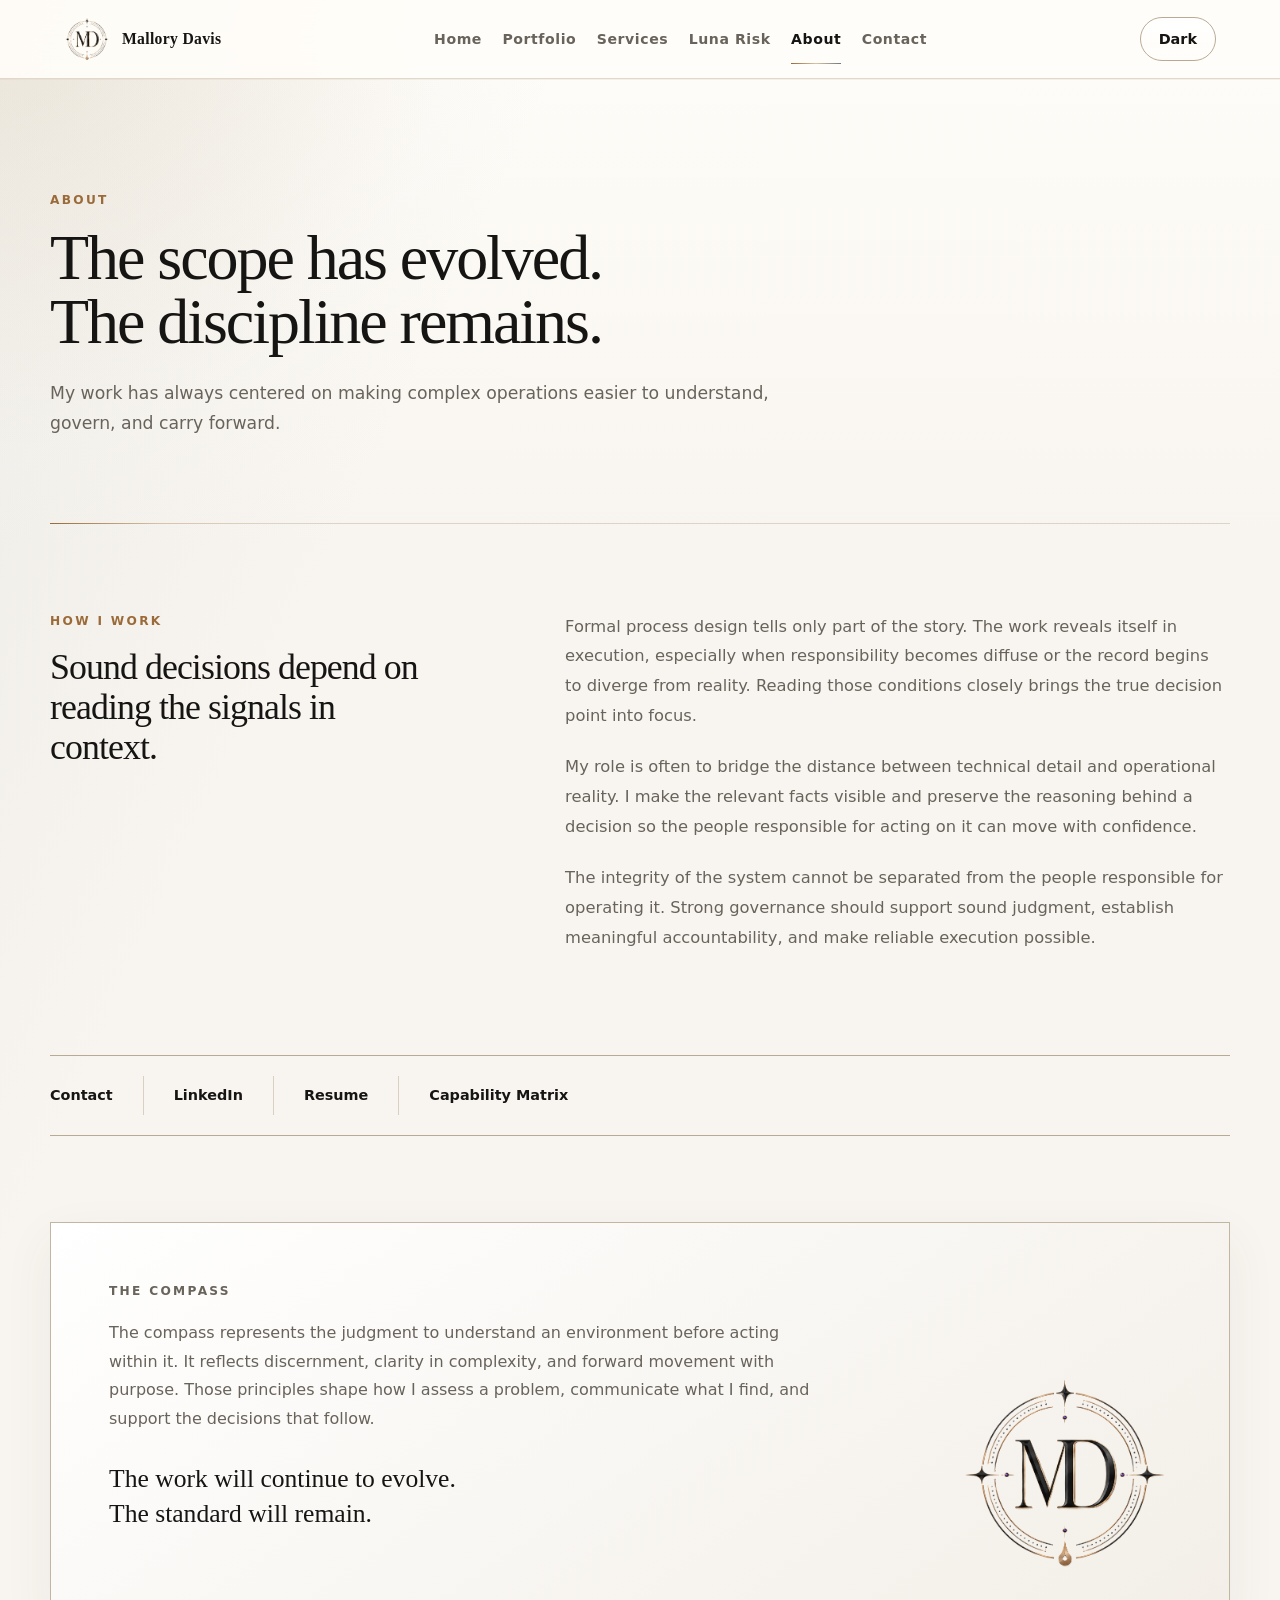
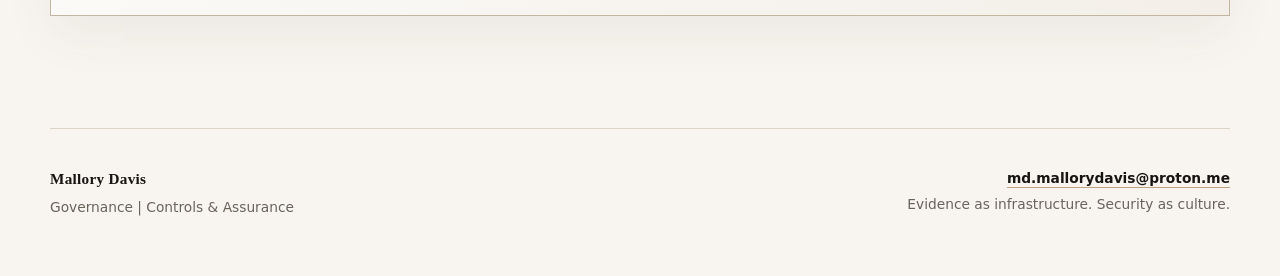
==== commit efa33d48: "Refine About page continuity language" ====
--- a/about.html
+++ b/about.html
@@ -10,7 +10,7 @@
     content="Learn how Mallory Davis applies an established operations discipline to governance, compliance, assurance, and technology risk work."
   />
   <meta property="og:title" content="About Mallory Davis: Governance | Controls &amp; Assurance" />
-  <meta property="og:description" content="The scope changes. The discipline does not. Learn how Mallory Davis brings an operations foundation to governance work." />
+  <meta property="og:description" content="The scope has evolved. The discipline remains. Learn how Mallory Davis brings an operations foundation to governance work." />
   <meta property="og:type" content="website" />
 
   <link rel="stylesheet" href="css/styles.css?v=20260904-2" />
@@ -44,7 +44,7 @@
     <section class="hero about-hero" aria-labelledby="about-title">
       <div class="hero-content">
         <p class="eyebrow">About</p>
-        <h1 class="page-title" id="about-title">The scope changes.<br />The discipline does not.</h1>
+        <h1 class="page-title" id="about-title">The scope has evolved.<br />The discipline remains.</h1>
         <p class="hero-copy">
           My work has always centered on making complex operations easier to understand, govern, and carry forward.
         </p>
@@ -75,7 +75,7 @@
       <div class="about-compass-copy">
         <p class="kicker">The Compass</p>
         <p>The compass represents the judgment to understand an environment before acting within it. It reflects discernment, clarity in complexity, and forward movement with purpose. Those principles shape how I assess a problem, communicate what I find, and support the decisions that follow.</p>
-        <p class="compass-closing"><span>The scope will continue to evolve.</span><span>The discipline remains.</span></p>
+        <p class="compass-closing"><span>The work will continue to evolve.</span><span>The standard will remain.</span></p>
       </div>
 
       <div class="about-compass-mark" aria-hidden="true">
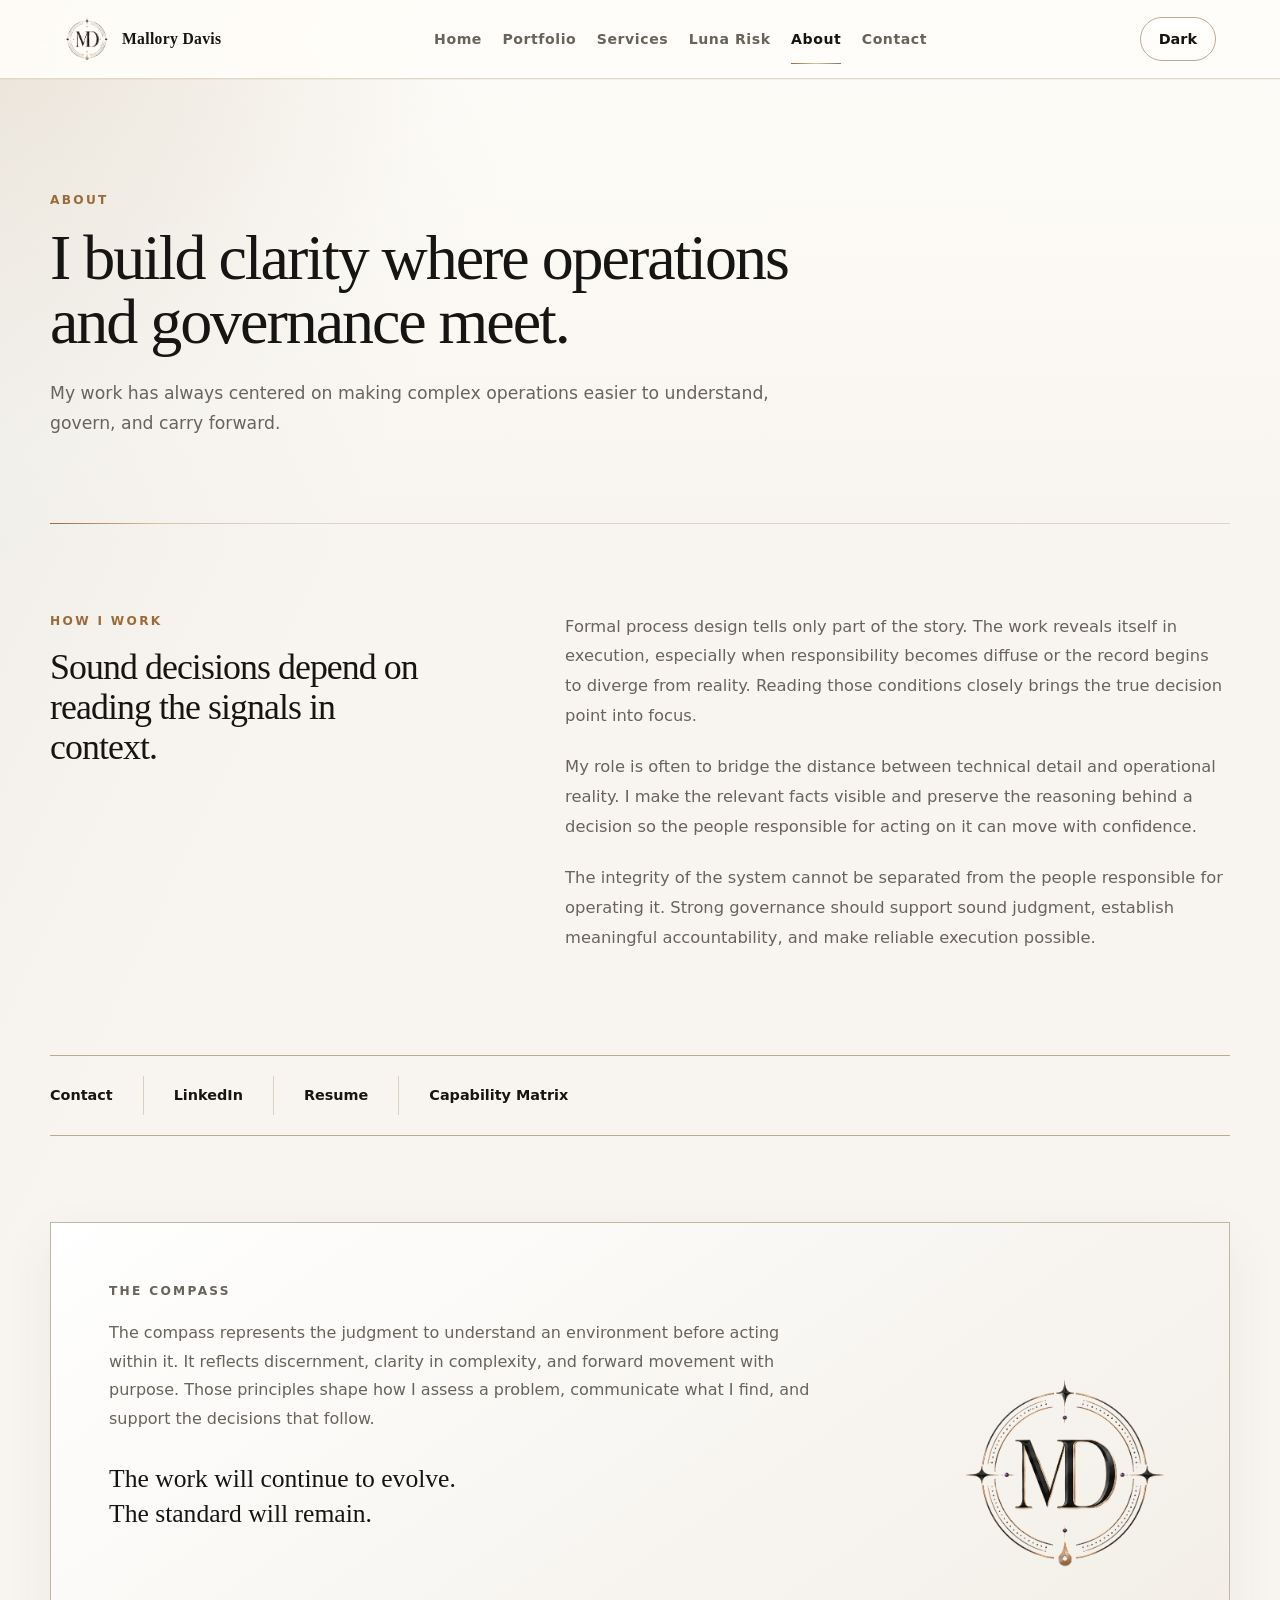
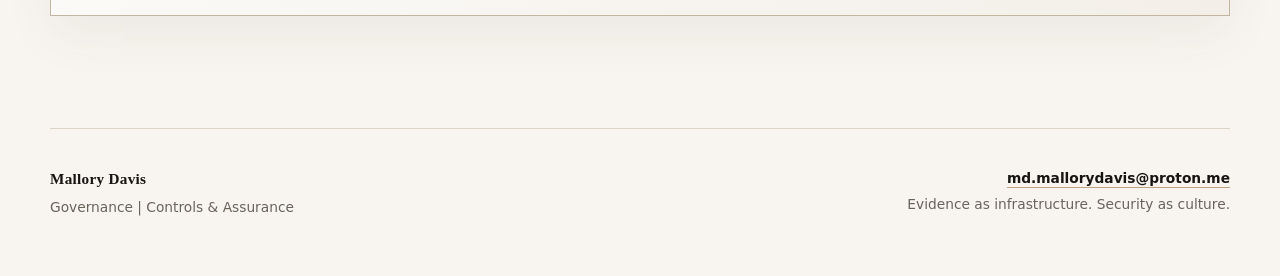
==== commit 28b536f5: "Remove final cross-page redundancies" ====
--- a/about.html
+++ b/about.html
@@ -10,7 +10,7 @@
     content="Learn how Mallory Davis applies an established operations discipline to governance, compliance, assurance, and technology risk work."
   />
   <meta property="og:title" content="About Mallory Davis: Governance | Controls &amp; Assurance" />
-  <meta property="og:description" content="The scope has evolved. The discipline remains. Learn how Mallory Davis brings an operations foundation to governance work." />
+  <meta property="og:description" content="Learn how Mallory Davis brings an operations foundation to governance, controls, assurance, and technology risk work." />
   <meta property="og:type" content="website" />
 
   <link rel="stylesheet" href="css/styles.css?v=20260904-2" />
@@ -44,7 +44,7 @@
     <section class="hero about-hero" aria-labelledby="about-title">
       <div class="hero-content">
         <p class="eyebrow">About</p>
-        <h1 class="page-title" id="about-title">The scope has evolved.<br />The discipline remains.</h1>
+        <h1 class="page-title" id="about-title">I build clarity where operations and governance meet.</h1>
         <p class="hero-copy">
           My work has always centered on making complex operations easier to understand, govern, and carry forward.
         </p>
--- a/css/styles.css
+++ b/css/styles.css
@@ -1419,15 +1419,26 @@
 }
 
 .portfolio-page .portfolio-hero {
-  min-height: min(780px, calc(100svh - 80px));
+  grid-template-columns: minmax(0, 1fr);
+  min-height: auto;
+  padding-top: clamp(70px, 9vw, 112px);
+  padding-bottom: clamp(64px, 8vw, 96px);
+}
+
+.portfolio-page .hero-content {
+  max-width: 930px;
 }
 
 .portfolio-page .hero-copy {
-  max-width: 720px;
+  max-width: 800px;
 }
 
 .portfolio-intro {
   padding-top: clamp(54px, 7vw, 88px);
+}
+
+.portfolio-context-actions {
+  margin: -4px 0 clamp(34px, 5vw, 52px);
 }
 
 .portfolio-support-line {
@@ -1532,7 +1543,7 @@
 
 .artifact-grid {
   display: grid;
-  grid-template-columns: repeat(3, minmax(0, 1fr));
+  grid-template-columns: repeat(2, minmax(0, 1fr));
   gap: 18px;
 }
 
@@ -1563,7 +1574,7 @@
 }
 
 .artifact-card h3 {
-  max-width: 17ch;
+  max-width: none;
   font-size: clamp(1.45rem, 2.2vw, 2rem);
   line-height: 1.08;
 }
@@ -1595,8 +1606,23 @@
   margin-top: 0;
 }
 
+.portfolio-page .case-study-card .tag-list {
+  grid-column: 1 / -1;
+}
+
+@media (min-width: 821px) {
+  .portfolio-page .tag-list {
+    flex-wrap: nowrap;
+  }
+}
+
 .portfolio-page .tag-list li {
   border-color: color-mix(in srgb, var(--border) 82%, var(--steel));
+  padding: 5px 9px;
+  color: color-mix(in srgb, var(--muted) 86%, transparent);
+  background: transparent;
+  font-size: 0.72rem;
+  font-weight: 650;
 }
 
 .focus-page .focus-hero {
@@ -1608,20 +1634,41 @@
 }
 
 .services-page .services-hero {
-  min-height: min(780px, calc(100svh - 80px));
+  grid-template-columns: minmax(0, 1fr);
+  min-height: auto;
+  padding-top: clamp(70px, 9vw, 112px);
+  padding-bottom: clamp(64px, 8vw, 96px);
+}
+
+.services-page .hero-content {
+  max-width: 930px;
+}
+
+.services-page .page-title {
+  max-width: 900px;
+  font-size: clamp(2.75rem, 4.7vw, 5rem);
 }
 
 .services-page .hero-copy {
-  max-width: 730px;
+  max-width: 800px;
 }
 
 .services-areas {
   padding-top: clamp(54px, 7vw, 88px);
 }
 
+.services-areas .section-header {
+  display: block;
+  margin-bottom: clamp(28px, 4vw, 42px);
+}
+
+.services-areas .section-header h2 {
+  max-width: 720px;
+}
+
 .services-grid {
   display: grid;
-  grid-template-columns: repeat(2, minmax(0, 1fr));
+  grid-template-columns: minmax(0, 0.94fr) minmax(0, 1.06fr);
   gap: 18px;
 }
 
@@ -1630,7 +1677,7 @@
   display: grid;
   gap: 18px;
   align-content: start;
-  min-height: 390px;
+  min-height: 360px;
   padding: clamp(26px, 3.4vw, 40px);
   border: 1px solid color-mix(in srgb, var(--border) 88%, var(--border-strong));
   background:
@@ -1670,10 +1717,10 @@
 }
 
 .service-card h3 {
-  max-width: 20ch;
+  max-width: none;
   margin: 0;
   font-family: var(--font-editorial);
-  font-size: clamp(1.65rem, 2.7vw, 2.45rem);
+  font-size: clamp(1.65rem, 2.25vw, 2.12rem);
   font-weight: 500;
   line-height: 1.06;
   letter-spacing: -0.025em;
@@ -1685,6 +1732,16 @@
   margin: 0;
   color: var(--muted);
   line-height: 1.68;
+}
+
+.service-card .support-label {
+  margin: 2px 0 -8px;
+  color: var(--heading);
+  font-size: 0.74rem;
+  font-weight: 800;
+  letter-spacing: 0.13em;
+  line-height: 1.4;
+  text-transform: uppercase;
 }
 
 .service-list {
@@ -1736,6 +1793,24 @@
   align-items: start;
 }
 
+.services-page .engagement-section {
+  grid-template-columns: 1fr;
+  gap: clamp(30px, 4vw, 46px);
+  padding-block: clamp(58px, 7vw, 88px);
+}
+
+.engagement-heading {
+  display: flex;
+  align-items: center;
+  justify-content: space-between;
+  gap: 28px;
+}
+
+.engagement-heading .kicker,
+.engagement-heading .button-row {
+  margin: 0;
+}
+
 .output-list {
   display: grid;
   grid-template-columns: repeat(2, minmax(0, 1fr));
@@ -1808,7 +1883,17 @@
 
 .services-cta {
   align-items: end;
-  padding-bottom: clamp(72px, 9vw, 118px);
+  padding-top: clamp(58px, 7vw, 88px);
+  padding-bottom: clamp(68px, 8vw, 104px);
+}
+
+.services-cta .cta-actions {
+  display: flex;
+  justify-content: flex-end;
+}
+
+.services-cta .button-row {
+  margin-top: 0;
 }
 
 .focus-areas {
@@ -2072,11 +2157,70 @@
 }
 
 .luna-risk-page .luna-risk-hero {
-  min-height: min(780px, calc(100svh - 80px));
+  grid-template-columns: minmax(0, 0.92fr) minmax(330px, 0.64fr);
+  min-height: min(820px, calc(100svh - 80px));
+  padding-top: clamp(54px, 7vw, 92px);
+  padding-bottom: clamp(54px, 7vw, 92px);
+}
+
+.luna-hero-copy {
+  display: grid;
+  justify-items: start;
+  align-content: center;
+}
+
+.luna-hero-copy .page-title {
+  max-width: 9.5ch;
+}
+
+.luna-hero-copy .button {
+  margin-top: 30px;
 }
 
 .luna-risk-page .hero-copy {
-  max-width: 720px;
+  max-width: 680px;
+}
+
+.luna-hero-portrait {
+  position: relative;
+  align-self: stretch;
+  min-height: 610px;
+  margin: 0;
+  overflow: hidden;
+  border: 1px solid color-mix(in srgb, var(--amethyst) 32%, var(--border));
+  background: var(--surface-raised);
+  box-shadow: 0 28px 70px rgba(32, 24, 38, 0.18);
+}
+
+.luna-hero-portrait::after {
+  content: "";
+  position: absolute;
+  inset: 0;
+  background: linear-gradient(180deg, transparent 62%, rgba(12, 10, 16, 0.88));
+  pointer-events: none;
+}
+
+.luna-hero-portrait img {
+  width: 100%;
+  height: 100%;
+  object-fit: cover;
+  object-position: 50% 28%;
+}
+
+.luna-hero-portrait figcaption {
+  position: absolute;
+  z-index: 1;
+  right: 28px;
+  bottom: 25px;
+  left: 28px;
+  display: flex;
+  justify-content: space-between;
+  gap: 18px;
+  color: #f7f2e9;
+  font-size: 0.76rem;
+  font-weight: 800;
+  letter-spacing: 0.12em;
+  text-transform: uppercase;
 }
 
 .luna-risk-page .hero-panel,
@@ -2118,6 +2262,14 @@
 .luna-value,
 .luna-series {
   border-top-color: color-mix(in srgb, var(--amethyst) 18%, var(--border));
+}
+
+.luna-teaches .section-header > div > p:last-child,
+.luna-series .section-header > div > p:last-child {
+  max-width: 660px;
+  margin: 16px 0 0;
+  color: var(--muted);
+  line-height: 1.7;
 }
 
 .luna-grid,
@@ -2364,6 +2516,31 @@
   gap: clamp(32px, 5vw, 64px);
   align-items: end;
   padding-bottom: clamp(72px, 9vw, 118px);
+}
+
+.luna-closing {
+  display: grid;
+  justify-items: center;
+  padding-top: clamp(70px, 10vw, 132px);
+  padding-bottom: clamp(82px, 11vw, 148px);
+  text-align: center;
+  border-top-color: color-mix(in srgb, var(--amethyst) 18%, var(--border));
+}
+
+.luna-closing blockquote {
+  max-width: 920px;
+  margin: 18px 0 24px;
+  color: var(--heading);
+  font-family: var(--font-editorial);
+  font-size: clamp(2rem, 5vw, 4.8rem);
+  font-weight: 500;
+  line-height: 1.04;
+  letter-spacing: -0.04em;
+}
+
+.luna-closing > p:last-child {
+  margin: 0;
+  color: var(--muted);
 }
 
 .about-page .about-hero {
@@ -2759,6 +2936,15 @@
   .archive-sequence-grid {
     grid-template-columns: repeat(2, minmax(0, 1fr));
   }
+
+  .luna-risk-page .luna-risk-hero {
+    min-height: auto;
+  }
+
+  .luna-hero-portrait {
+    min-height: 680px;
+    max-height: 780px;
+  }
 }
 
 @media (max-width: 620px) {
@@ -2918,6 +3104,28 @@
     min-height: 250px;
   }
 
+  .luna-risk-page .luna-risk-hero {
+    padding-top: 46px;
+    padding-bottom: 54px;
+  }
+
+  .luna-hero-copy .page-title {
+    max-width: 10ch;
+  }
+
+  .luna-hero-portrait {
+    min-height: 520px;
+    max-height: 660px;
+  }
+
+  .luna-hero-portrait figcaption {
+    right: 18px;
+    bottom: 18px;
+    left: 18px;
+    flex-direction: column;
+    gap: 5px;
+  }
+
   .direction-card {
     min-height: 240px;
   }
@@ -2952,6 +3160,15 @@
 
   .service-card {
     min-height: auto;
+  }
+
+  .engagement-heading {
+    flex-direction: column;
+    align-items: flex-start;
+  }
+
+  .services-cta .cta-actions {
+    justify-content: flex-start;
   }
 
   .engagement-list {
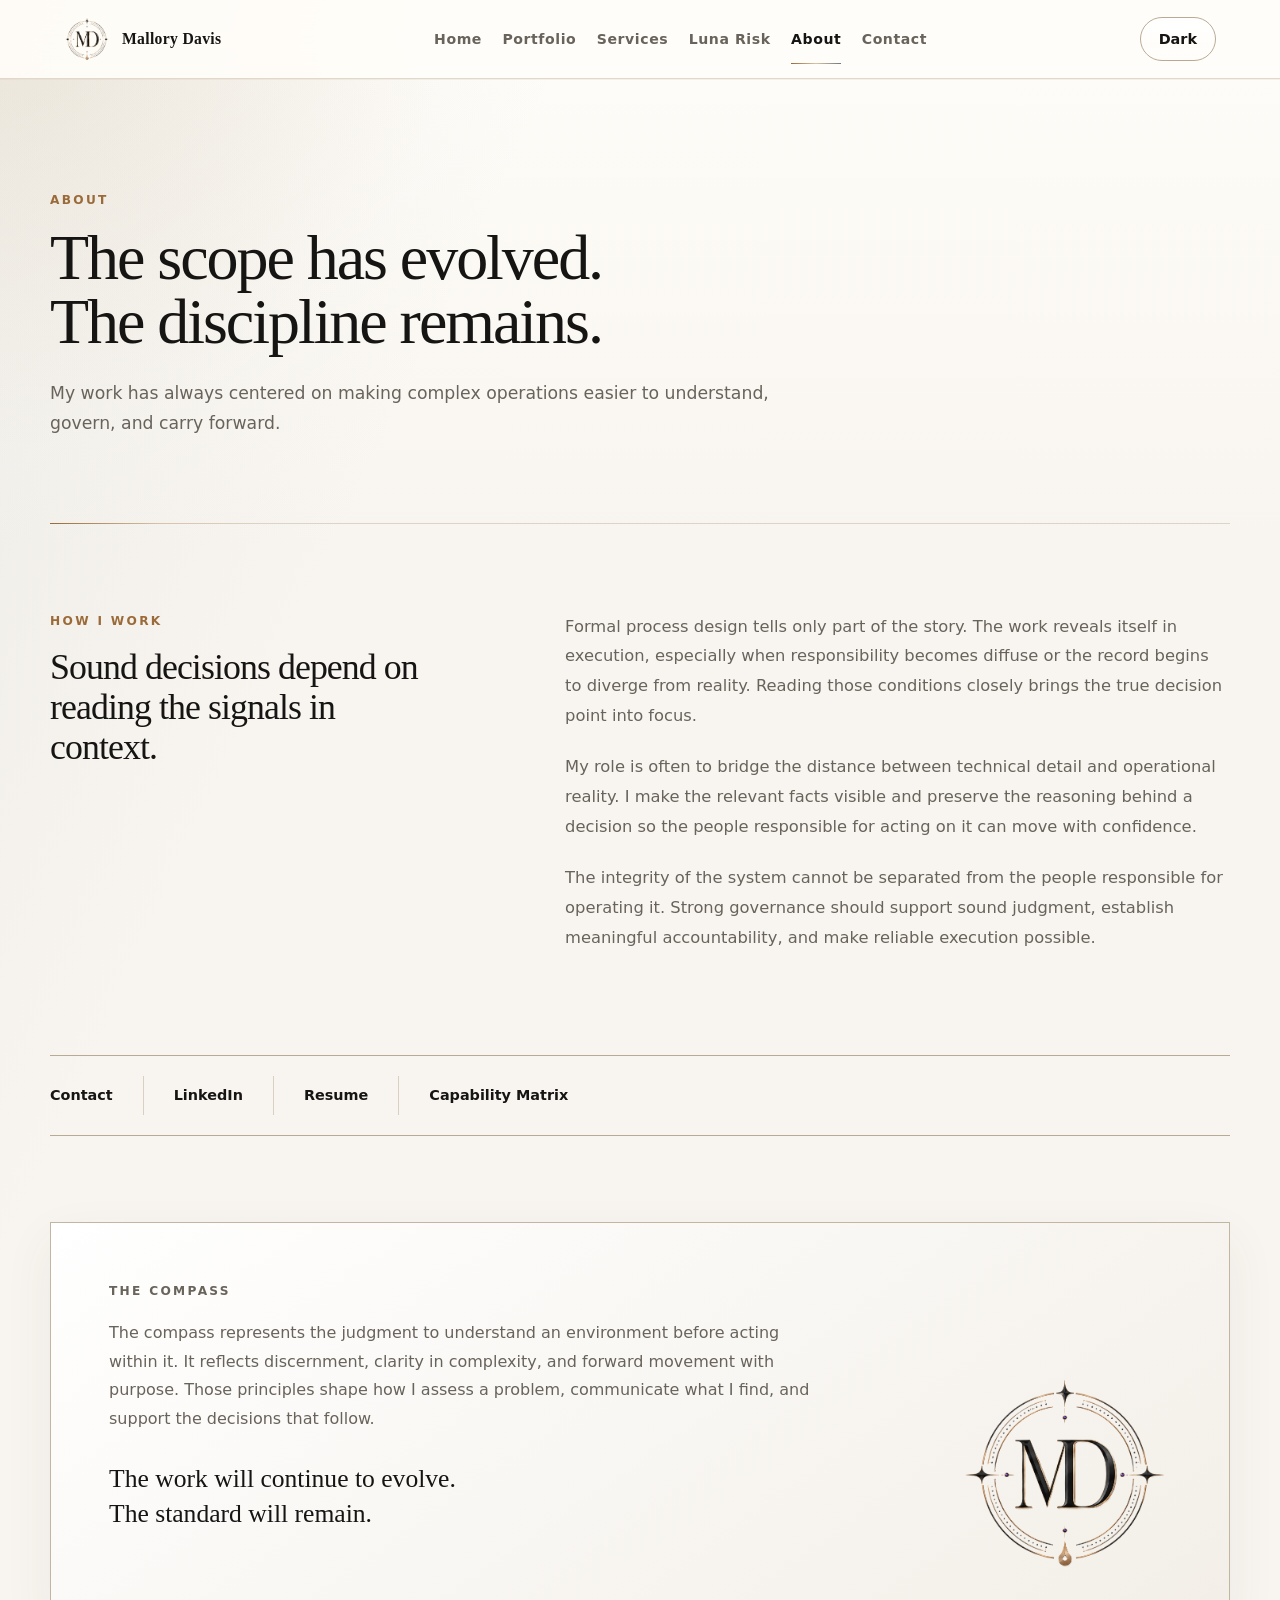
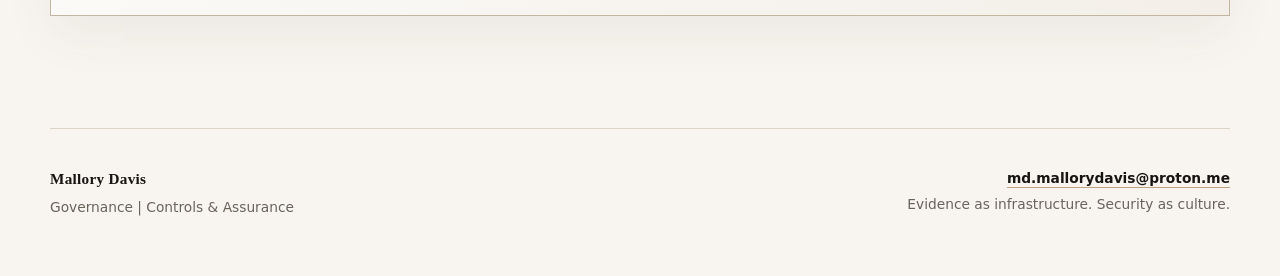
==== commit cb8825c6: "Restore approved page-by-page formats" ====
--- a/about.html
+++ b/about.html
@@ -10,7 +10,7 @@
     content="Learn how Mallory Davis applies an established operations discipline to governance, compliance, assurance, and technology risk work."
   />
   <meta property="og:title" content="About Mallory Davis: Governance | Controls &amp; Assurance" />
-  <meta property="og:description" content="Learn how Mallory Davis brings an operations foundation to governance, controls, assurance, and technology risk work." />
+  <meta property="og:description" content="The scope has evolved. The discipline remains. Learn how Mallory Davis brings an operations foundation to governance work." />
   <meta property="og:type" content="website" />
 
   <link rel="stylesheet" href="css/styles.css?v=20260904-2" />
@@ -44,7 +44,7 @@
     <section class="hero about-hero" aria-labelledby="about-title">
       <div class="hero-content">
         <p class="eyebrow">About</p>
-        <h1 class="page-title" id="about-title">I build clarity where operations and governance meet.</h1>
+        <h1 class="page-title" id="about-title">The scope has evolved.<br />The discipline remains.</h1>
         <p class="hero-copy">
           My work has always centered on making complex operations easier to understand, govern, and carry forward.
         </p>
